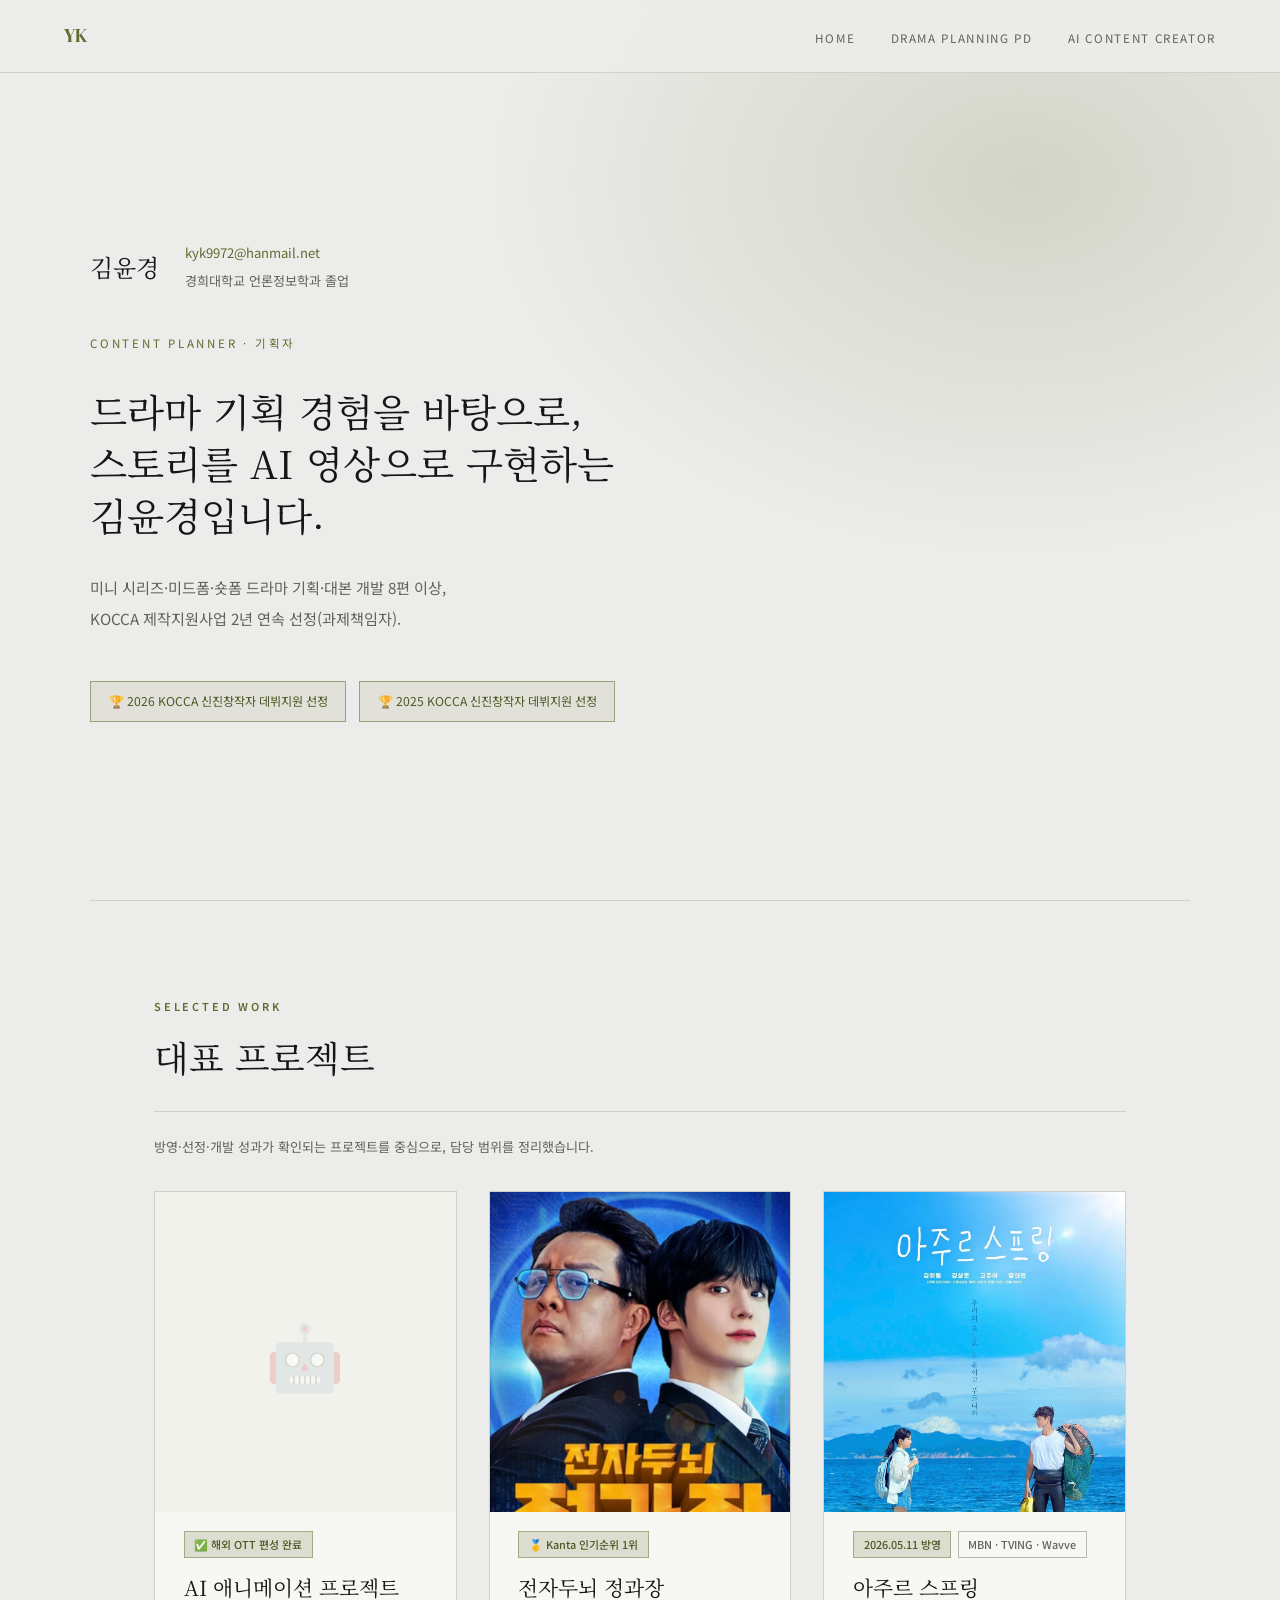
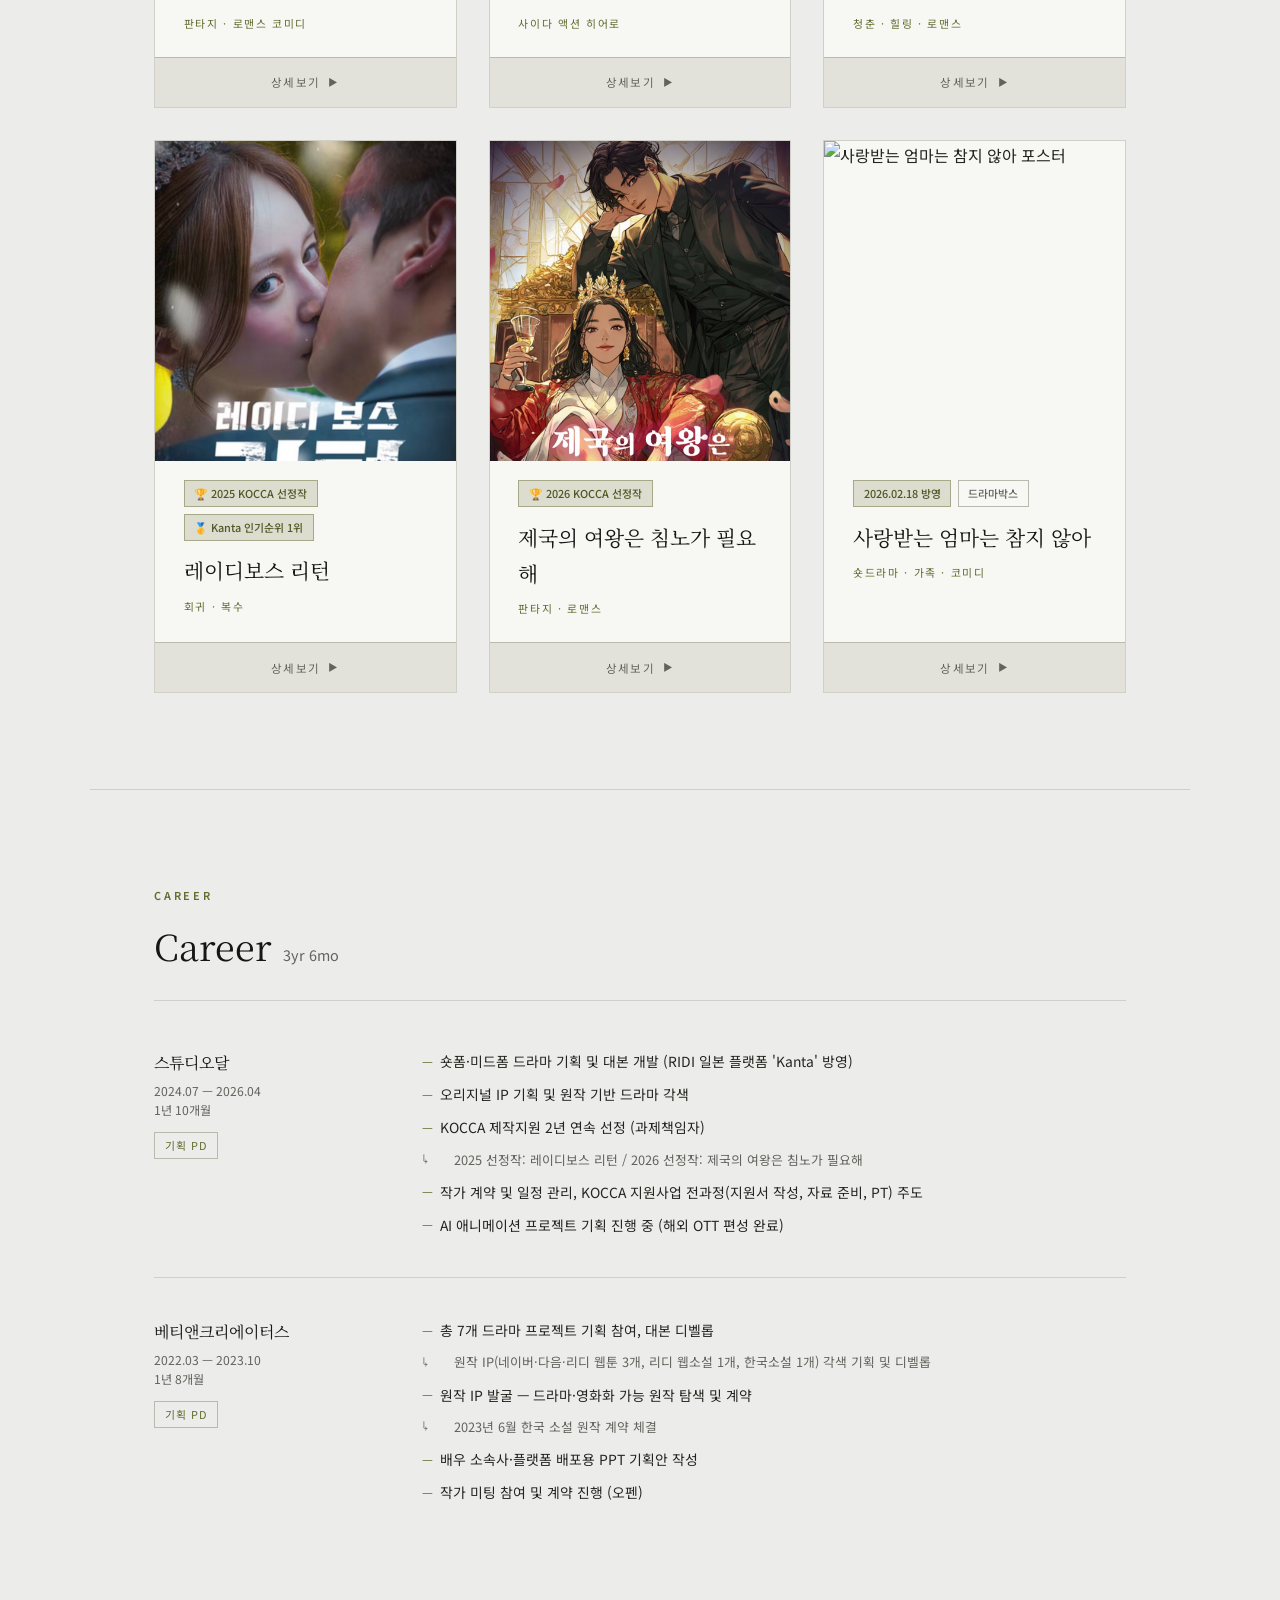
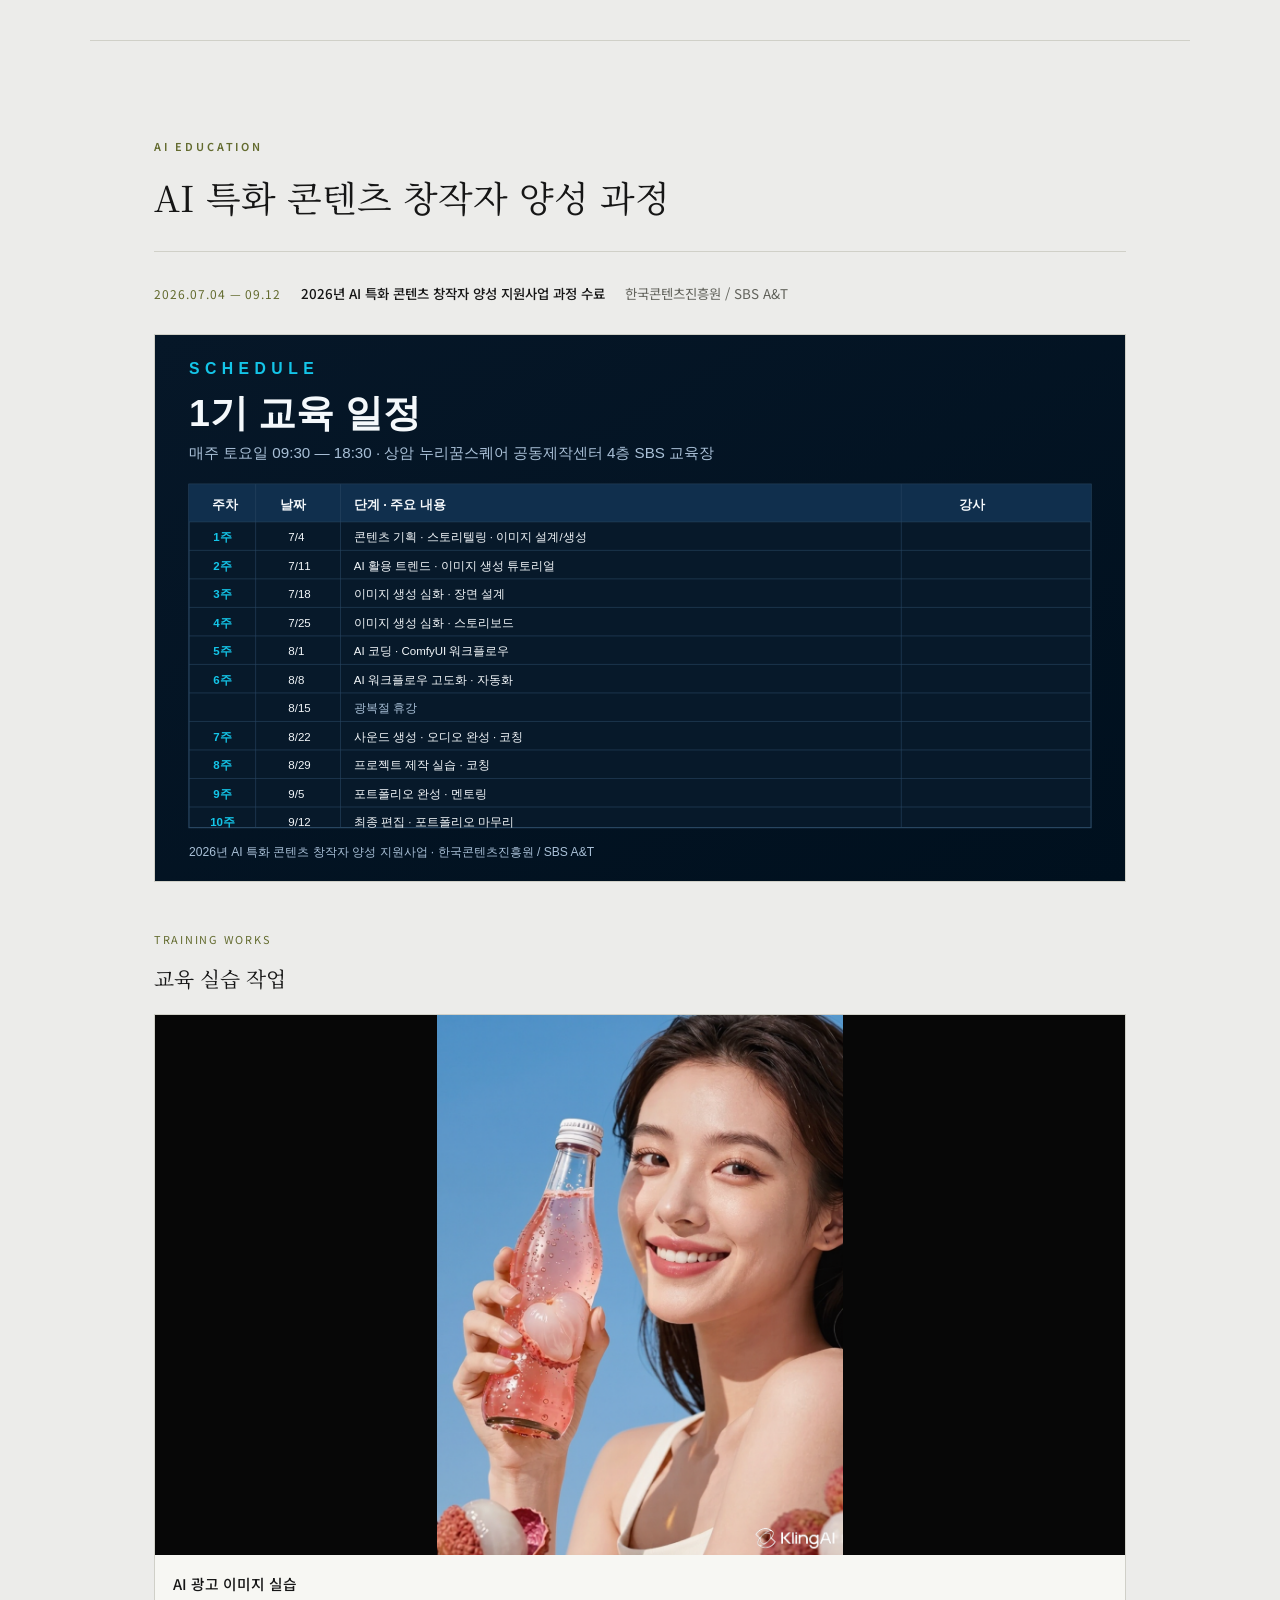
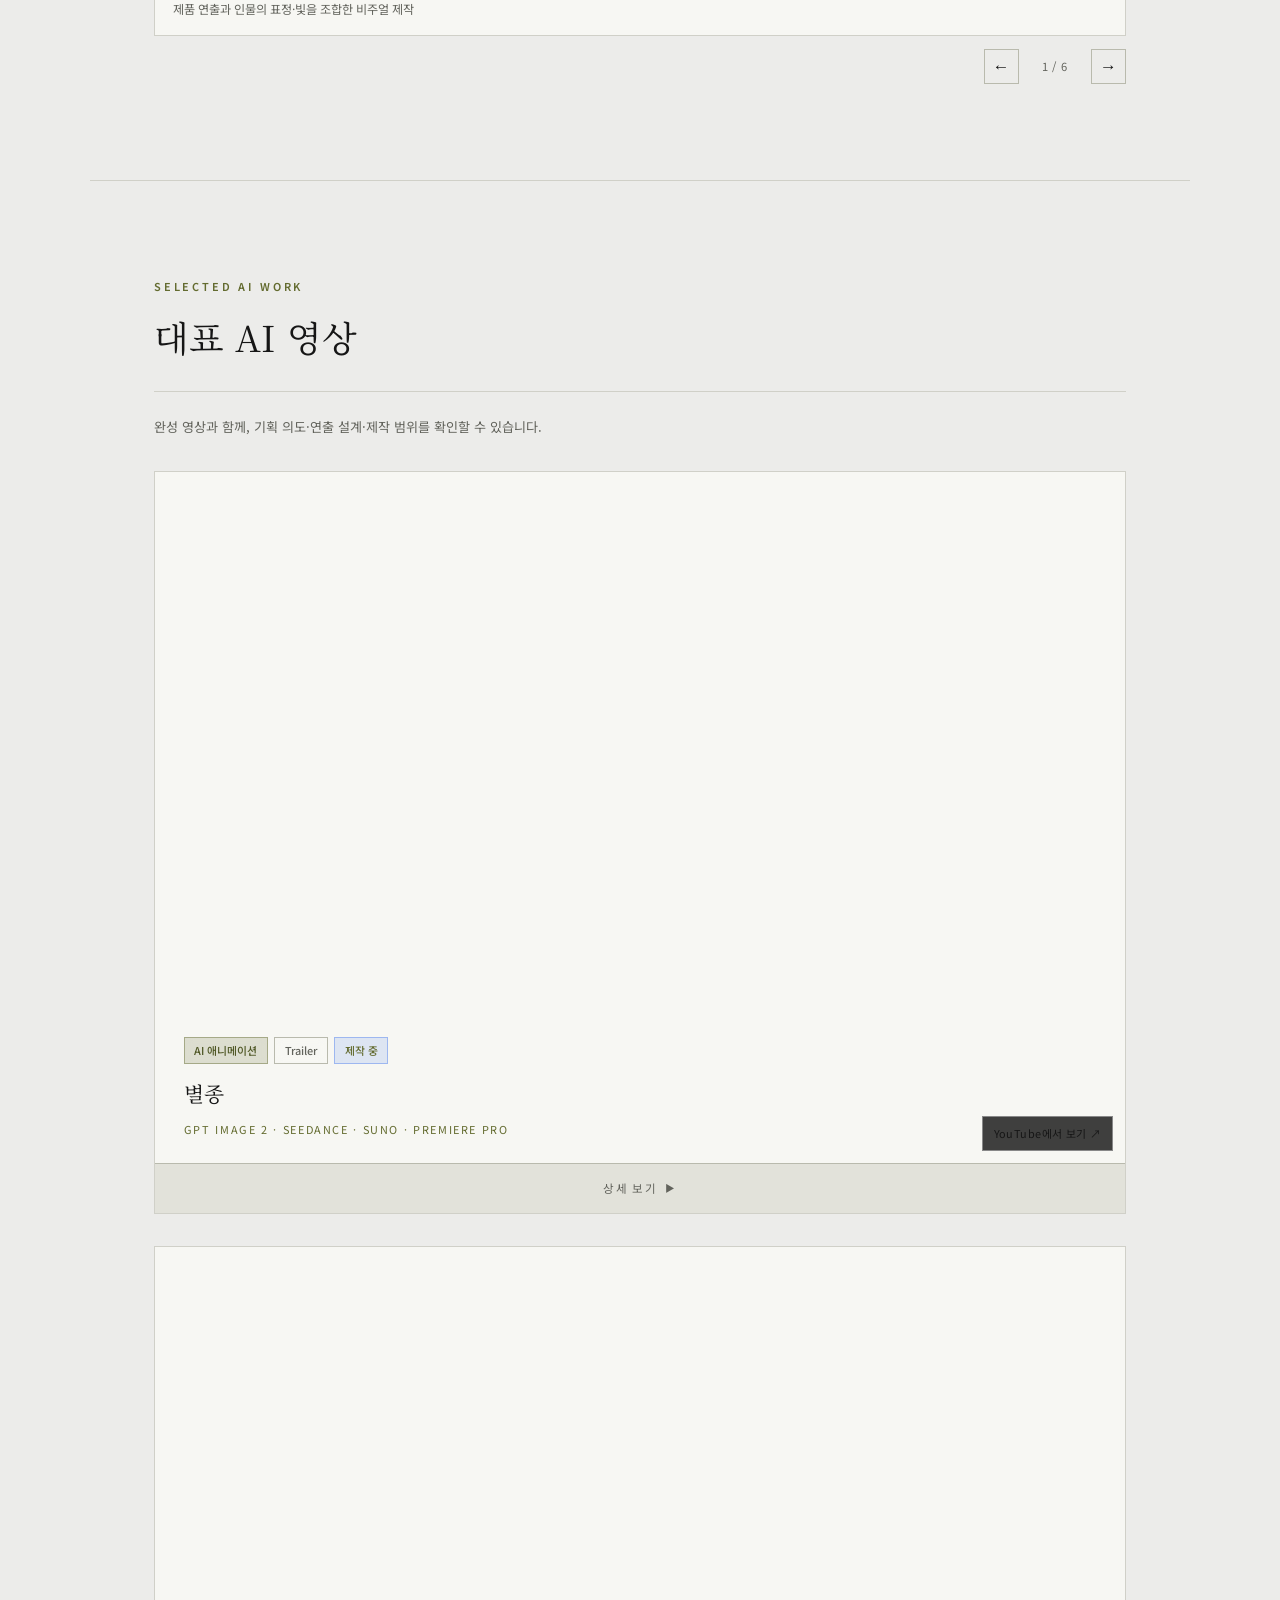
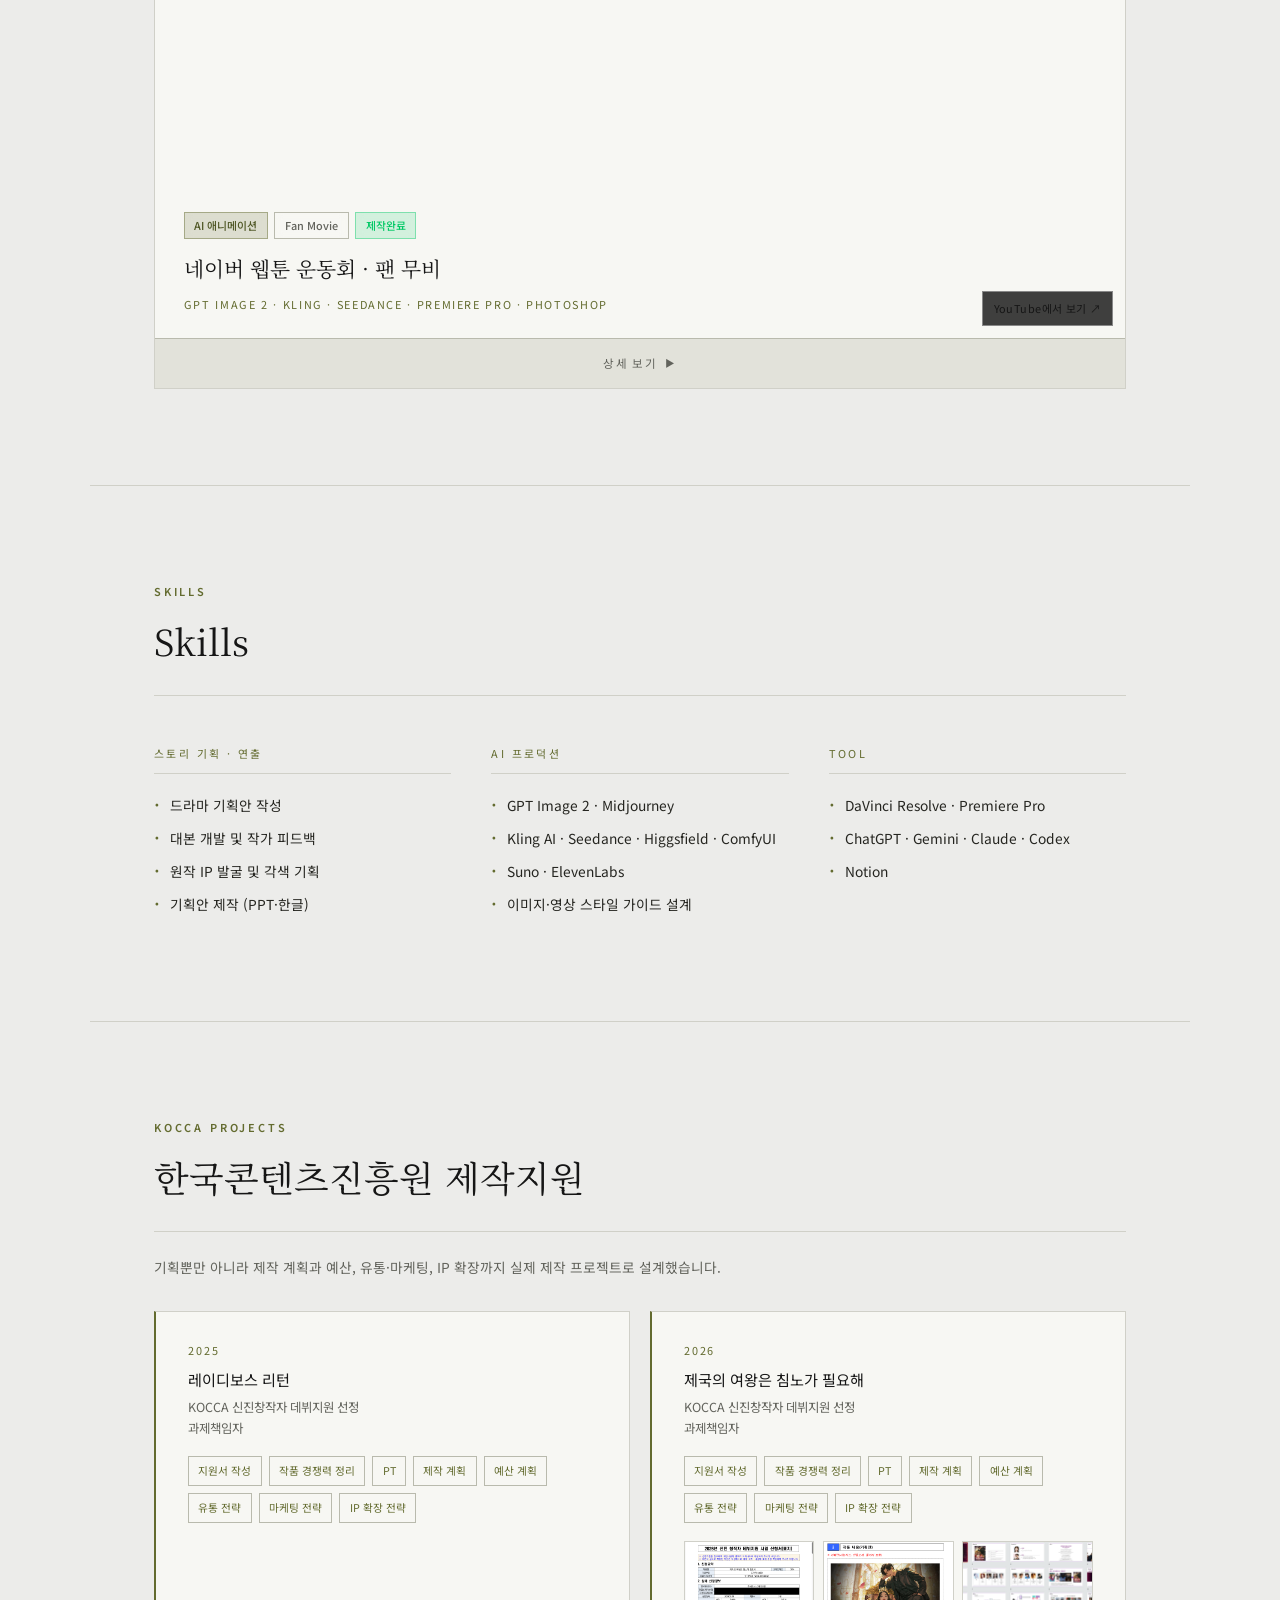
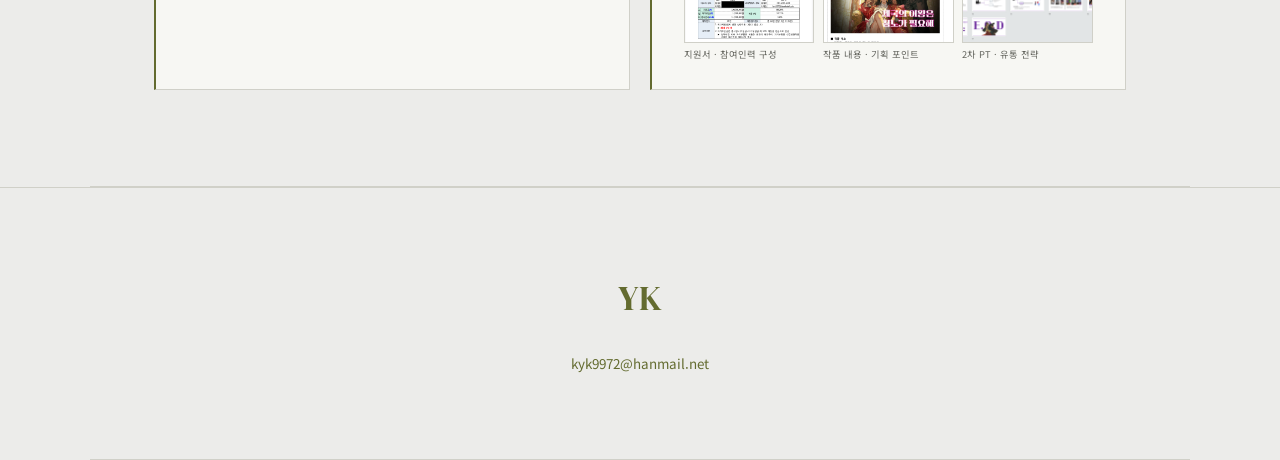
==== ai/index.html @ 922652ea "Remove short drama section from AI portfolio" ====
<!DOCTYPE html>
<html lang="ko">
<head>
<meta charset="UTF-8">
<base href="../">
<meta name="viewport" content="width=device-width, initial-scale=1.0">
<title>김윤경 | AI Content Creator</title>
<link href="https://fonts.googleapis.com/css2?family=Noto+Serif+KR:wght@300;400;600&family=DM+Serif+Display:ital@0;1&family=Noto+Sans+KR:wght@300;400;500&display=swap" rel="stylesheet">
<style>
  :root {
    --bg:#ececea;--bg2:#f7f7f3;--bg3:#e2e2da;
    --cream:#161616;--gold:#636b2f;--gold-light:#4f5725;
    --text:#252520;--muted:#62635c;--border:#d0d0c8;--border2:#b9baad;
    --tx:#161616;
  }
  *{margin:0;padding:0;box-sizing:border-box;}
  html{scroll-behavior:smooth;}
  body{background:var(--bg);color:var(--text);font-family:'Noto Sans KR',sans-serif;font-weight:400;line-height:1.75;overflow-x:hidden;}

  nav{position:fixed;top:0;left:0;right:0;z-index:200;display:flex;justify-content:space-between;align-items:center;padding:1.2rem 4rem;background:rgba(236,236,234,0.92);backdrop-filter:blur(16px);border-bottom:1px solid var(--border);}
  .nav-logo{font-family:'DM Serif Display',serif;font-size:1.2rem;color:var(--gold);text-decoration:none;}
  .nav-links{display:flex;gap:2.2rem;list-style:none;}
  .nav-links a{color:var(--muted);text-decoration:none;font-size:0.73rem;letter-spacing:0.14em;text-transform:uppercase;transition:color 0.25s;}
  .nav-links a:hover{color:var(--gold);}

  .hero{min-height:100vh;display:flex;align-items:center;padding:9rem 4rem 5rem;position:relative;overflow:hidden;}
  .hero-bg{position:absolute;inset:0;pointer-events:none;background:radial-gradient(ellipse 60% 60% at 80% 20%,rgba(99,107,47,0.18) 0%,transparent 70%);}
  .hero-inner{max-width:1100px;margin:0 auto;width:100%;}
  .profile-info-bar{display:flex;align-items:center;gap:1.2rem;margin-bottom:2.5rem;opacity:0;animation:fadeUp 0.9s ease forwards 0.05s;} .pib-right{display:flex;flex-direction:column;gap:0.3rem;}
  .pib-name{font-family:'Noto Serif KR',serif;font-size:1.5rem;color:var(--cream);font-weight:400;margin-right:0.4rem;}
  .pib-divider{color:var(--border2);margin:0 0.6rem;}
  .pib-item{font-size:0.82rem;color:var(--muted);}
  .pib-item a{color:var(--gold);text-decoration:none;}
  .hero-eyebrow{font-size:0.72rem;letter-spacing:0.24em;text-transform:uppercase;color:var(--gold);margin-bottom:2rem;opacity:0;animation:fadeUp 0.9s ease forwards 0.1s;}
  .hero-title{font-family:'Noto Serif KR',serif;font-size:clamp(1.6rem,3vw,2.6rem);font-weight:400;line-height:1.35;color:var(--cream);margin-bottom:2rem;opacity:0;animation:fadeUp 0.9s ease forwards 0.3s;}
  .hero-title em{font-style:italic;color:var(--gold);font-family:'DM Serif Display',serif;}
  .hero-desc{font-size:0.95rem;color:var(--muted);max-width:520px;line-height:2;margin-bottom:3rem;opacity:0;animation:fadeUp 0.9s ease forwards 0.5s;}
  .hero-badges{display:flex;flex-wrap:wrap;gap:0.8rem;opacity:0;animation:fadeUp 0.9s ease forwards 0.7s;}
  .badge{display:inline-flex;align-items:center;gap:0.4rem;padding:0.55rem 1.1rem;border:1px solid rgba(99,107,47,0.55);font-size:0.76rem;color:var(--gold-light);background:rgba(99,107,47,0.08);}

  .sw{max-width:1100px;margin:0 auto;padding:6rem 4rem;}
  .sd{max-width:1100px;margin:0 auto;height:1px;background:var(--border);}
  .sl{font-size:0.68rem;letter-spacing:0.26em;text-transform:uppercase;color:var(--gold);margin-bottom:0.6rem;font-weight:600;}
  .st{font-family:'Noto Serif KR',serif;font-size:clamp(1.7rem,2.8vw,2.4rem);font-weight:400;color:var(--cream);margin-bottom:3rem;padding-bottom:1.4rem;border-bottom:1px solid var(--border);}

  .awards-grid{display:grid;grid-template-columns:repeat(auto-fit,minmax(260px,1fr));gap:1.2rem;}
  .award-card{padding:1.8rem 2rem;border:1px solid var(--border);border-left:2px solid var(--gold);background:var(--bg2);transition:transform 0.3s;}
  .award-card:hover{transform:translateX(5px);}
  .award-year{font-size:0.68rem;letter-spacing:0.18em;color:var(--gold);margin-bottom:0.4rem;text-transform:uppercase;}
  .award-name{font-size:0.95rem;color:var(--cream);font-weight:400;margin-bottom:0.25rem;}
  .award-sub{font-size:0.78rem;color:var(--muted);}

  .career-item{display:grid;grid-template-columns:220px 1fr;gap:3rem;padding:2.5rem 0;border-bottom:1px solid var(--border);}
  .career-item:first-child{padding-top:0;}
  .career-item:last-child{border-bottom:none;}
  .career-company{font-family:'Noto Serif KR',serif;font-size:1rem;color:var(--cream);font-weight:400;margin-bottom:0.3rem;}
  .career-period{font-size:0.76rem;color:var(--muted);line-height:1.6;}
  .career-tag{display:inline-block;margin-top:0.7rem;padding:0.18rem 0.6rem;border:1px solid var(--border2);font-size:0.68rem;color:var(--gold);letter-spacing:0.1em;}
  .cb{list-style:none;display:flex;flex-direction:column;gap:0.55rem;}
  .cb li{font-size:0.87rem;color:var(--text);padding-left:1.1rem;position:relative;}
  .cb li::before{content:'—';position:absolute;left:0;color:var(--gold);font-size:0.76rem;top:0.1rem;}
  .cb li.sub{font-size:0.8rem;color:var(--muted);padding-left:2rem;}
  .cb li.sub::before{content:'↳';color:var(--muted);}

  /* ── POSTER LIST ── */
  .poster-list{display:grid;grid-template-columns:repeat(auto-fill,minmax(260px,1fr));gap:2rem;}
  #aiworks .poster-list{grid-template-columns:repeat(auto-fill,minmax(480px,1fr));}
  #aiworks .poster-img-wrap{height:auto;aspect-ratio:16/9;}
  #aiworks .poster-img-wrap iframe{width:100%;height:100%;display:block;}
  .video-external-link{position:absolute;right:0.75rem;bottom:0.75rem;z-index:2;padding:0.42rem 0.65rem;background:rgba(24,24,22,0.82);border:1px solid rgba(255,255,255,0.38);color:var(--cream);font-size:0.68rem;letter-spacing:0.04em;text-decoration:none;}
  .video-external-link:hover{border-color:var(--gold);color:var(--gold);}
  /* ── AI CREDENTIALS ── */
  .ai-credentials-intro{max-width:700px;color:var(--muted);font-size:.88rem;line-height:1.9;margin-top:-1.55rem;margin-bottom:2rem;}
  .ai-proof-grid,.ai-selected-projects{display:grid;grid-template-columns:repeat(3,1fr);gap:1rem;}
  .ai-proof-card,.ai-selected-project{border:1px solid var(--border);background:var(--bg2);padding:1.45rem;}
  .ai-proof-no{display:block;color:var(--gold);font-family:'DM Serif Display',serif;font-size:.86rem;margin-bottom:1.8rem;}
  .ai-proof-card h3,.ai-selected-project h3{font-family:'Noto Serif KR',serif;color:var(--cream);font-size:1.05rem;font-weight:400;line-height:1.5;margin-bottom:.7rem;}
  .ai-proof-card p,.ai-selected-project p{color:var(--muted);font-size:.75rem;line-height:1.8;}
  .ai-selected-projects{margin-top:1rem;}
  .ai-selected-project small{display:block;color:var(--gold);font-size:.62rem;letter-spacing:.11em;line-height:1.6;margin-bottom:.7rem;}
  .ai-career-summary{display:grid;grid-template-columns:120px 1fr auto;align-items:center;gap:1.1rem;margin-top:1rem;padding:1.25rem 1.4rem;border:1px solid var(--border);background:rgba(99,107,47,.06);}
  .ai-career-summary>span{color:var(--gold);font-size:.66rem;letter-spacing:.15em;}
  .ai-career-summary p{color:var(--muted);font-size:.72rem;line-height:1.7;}.ai-career-summary p strong{color:var(--cream);font-weight:500;}
  .ai-career-summary a{color:var(--gold);font-size:.7rem;letter-spacing:.04em;text-decoration:none;white-space:nowrap;}.ai-career-summary a:hover{text-decoration:underline;}
  .ai-training-summary{display:flex;flex-wrap:wrap;gap:.7rem 1.25rem;align-items:baseline;margin:-1.2rem 0 1.8rem;color:var(--muted);font-size:.84rem;line-height:1.8;}.ai-training-summary strong{color:var(--cream);font-weight:500;}.ai-training-summary time{color:var(--gold);font-size:.75rem;letter-spacing:.08em;}.ai-training-schedule{display:block;width:100%;border:1px solid var(--border);background:#07192a;}
  .training-work{margin-top:3rem;}.training-work-label{color:var(--gold);font-size:.68rem;letter-spacing:.16em;text-transform:uppercase;margin-bottom:.7rem;}.training-work-title{font-family:'Noto Serif KR',serif;color:var(--cream);font-size:1.3rem;font-weight:400;margin-bottom:1.1rem;}.training-carousel{position:relative;overflow:hidden;border:1px solid var(--border);background:var(--bg2);}.training-track{display:flex;transition:transform .45s ease;}.training-slide{flex:0 0 100%;min-width:0;}.training-slide figure{margin:0;}.training-slide img,.training-slide video{display:block;width:100%;height:min(56vw,540px);object-fit:contain;background:#070707;}.training-slide figcaption{padding:1rem 1.15rem;color:var(--muted);font-size:.76rem;line-height:1.7;}.training-slide figcaption strong{display:block;color:var(--cream);font-size:.92rem;font-weight:500;margin-bottom:.18rem;}.training-controls{display:flex;align-items:center;justify-content:flex-end;gap:.65rem;margin-top:.8rem;}.training-controls button{width:2.2rem;height:2.2rem;border:1px solid var(--border2);background:transparent;color:var(--cream);cursor:pointer;font-size:1.05rem;}.training-controls button:hover{border-color:var(--gold);color:var(--gold);}.training-count{min-width:3.2rem;text-align:center;color:var(--muted);font-size:.7rem;letter-spacing:.08em;}

  /* ── COMFYUI SECTION ── */
  #comfyui .poster-list{grid-template-columns:1fr;gap:8rem;}
  #comfyui .poster-img-wrap{height:auto;aspect-ratio:16/7;}
  #comfyui .comfy-imgs{display:grid;grid-template-columns:1fr 1fr;gap:1rem;margin-top:1rem;}
  #comfyui .comfy-imgs img{width:100%;border-radius:4px;border:1px solid var(--border);}
  #comfyui .comfy-img-full img{width:100%;border-radius:4px;border:1px solid var(--border);margin-top:1rem;}

  .poster-item{border:1px solid var(--border);background:var(--bg2);overflow:hidden;display:flex;flex-direction:column;}
  .poster-item .poster-toggle{margin-top:auto;}

  /* 포스터 헤더 — 이미지 + 제목/배지만 */
  .poster-header{
    position:relative;
    cursor:pointer;
    overflow:hidden;
  }

  .poster-img-wrap{
    width:100%;
    height:320px;
    overflow:hidden;
    display:block;
  }
  .poster-img-wrap img{
    width:100%;height:100%;
    object-fit:cover;
    object-position:top center;
    display:block;
    transition:transform 0.6s ease;
  }
  .poster-header:hover .poster-img-wrap img{transform:scale(1.03);}

  /* 이미지 없는 카드용 */
  .poster-img-placeholder{
    width:100%;height:320px;
    background:var(--bg3);border:1px solid var(--border);
    display:flex;align-items:center;justify-content:center;
    font-size:4rem;opacity:0.2;
  }

  /* 항상 보이는 하단 정보 */
  .poster-info-bar{
    padding:1.2rem 1.8rem 1.5rem;
    background:var(--bg2);
  }
  .poster-badges-row{display:flex;flex-wrap:wrap;gap:0.4rem;margin-bottom:0.7rem;}
  .pbadge{display:inline-flex;align-items:center;gap:0.3rem;padding:0.2rem 0.6rem;font-size:0.68rem;font-weight:500;backdrop-filter:blur(4px);}
  .pbadge.gold{background:rgba(99,107,47,0.18);color:var(--gold-light);border:1px solid rgba(99,107,47,0.45);}
  .pbadge.silver{background:rgba(255,255,255,0.07);color:var(--muted);border:1px solid var(--border2);}
  .poster-name{font-family:'Noto Serif KR',serif;font-size:1.3rem;color:var(--cream);font-weight:400;margin-bottom:0.5rem;}
  .poster-genre{font-size:0.68rem;letter-spacing:0.15em;text-transform:uppercase;color:var(--gold);}

  .poster-toggle{
    display:flex;align-items:center;justify-content:center;gap:0.5rem;
    padding:0.9rem;
    background:var(--bg3);border-top:1px solid var(--border2);
    font-size:0.72rem;letter-spacing:0.12em;text-transform:uppercase;
    color:var(--muted);cursor:pointer;transition:background 0.2s,color 0.2s;
    user-select:none;
  }
  .poster-toggle:hover{background:var(--border2);color:var(--gold);}
  .poster-toggle .arrow{transition:transform 0.35s;font-size:0.6rem;}
  .poster-item.open .poster-toggle .arrow{transform:rotate(90deg);}
  .poster-item.open .poster-toggle{color:var(--gold);}

  /* 펼쳐지는 상세 */
  .poster-detail{
    max-height:0;overflow:hidden;
    transition:max-height 0.5s ease;
    border-top:none;
  }
  .poster-item.open .poster-detail{max-height:7000px;}
  .poster-detail-inner{padding:2rem 1.8rem 2rem;}
  .dtl{font-size:0.66rem;letter-spacing:0.2em;text-transform:uppercase;color:var(--gold);margin-bottom:0.7rem;margin-top:1.4rem;}
  .dtl:first-child{margin-top:0;}
  .dtxt{font-size:0.86rem;color:var(--text);line-height:1.9;}
  .dtxt.italic{font-style:italic;color:var(--cream);}
  .roles{display:flex;flex-wrap:wrap;gap:0.4rem;}
  .rc{padding:0.22rem 0.7rem;border:1px solid var(--border2);font-size:0.72rem;color:var(--text);}
  .dmeta{display:flex;flex-direction:column;gap:0.5rem;margin-top:0.3rem;}
  .dmeta-row{display:flex;gap:0.8rem;font-size:0.82rem;}
  .dmeta-label{color:var(--gold);min-width:3rem;font-size:0.72rem;letter-spacing:0.05em;}
  .dmeta-val{color:var(--text);}

  /* SCENARIO */
  .scn-list{display:flex;flex-direction:column;gap:1px;background:var(--border);border:1px solid var(--border);}
  .scn-card{background:var(--bg2);padding:2rem 2.5rem;cursor:pointer;transition:background 0.25s;display:flex;align-items:center;gap:2rem;position:relative;}
  .scn-card:hover{background:var(--bg3);}
  .scn-card::after{content:'+';position:absolute;right:2rem;color:var(--gold);font-size:1.1rem;transition:transform 0.3s;}
  .scn-card.open::after{transform:rotate(45deg);}
  .scn-num{font-family:'DM Serif Display',serif;font-size:3rem;color:var(--gold);line-height:1;min-width:2.5rem;}
  .scn-type{font-size:0.66rem;letter-spacing:0.18em;text-transform:uppercase;color:var(--gold);margin-bottom:0.3rem;}
  .scn-title{font-family:'Noto Serif KR',serif;font-size:1.15rem;color:var(--cream);font-weight:400;}
  .scn-detail{display:none;background:var(--bg3);border-top:1px solid var(--border);padding:1.8rem 2.5rem 1.8rem calc(2.5rem + 4.5rem);}
  .scn-detail.open{display:block;}

  .skills-grid{display:grid;grid-template-columns:repeat(auto-fit,minmax(230px,1fr));gap:2.5rem;}
  .sg-label{font-size:0.68rem;letter-spacing:0.22em;text-transform:uppercase;color:var(--gold);margin-bottom:1.2rem;padding-bottom:0.6rem;border-bottom:1px solid var(--border);}
  .si{font-size:0.86rem;color:var(--text);padding-left:1rem;position:relative;margin-bottom:0.55rem;}
  .si::before{content:'·';position:absolute;left:0;color:var(--gold);font-size:1.3rem;line-height:1.1;}

  footer{border-top:1px solid var(--border);padding:5rem 4rem;text-align:center;}
  .fn{font-family:'DM Serif Display',serif;font-size:2.2rem;color:var(--gold);margin-bottom:1.2rem;}
  .fi{font-size:0.84rem;color:var(--muted);line-height:2.2;}
  .fi a{color:var(--gold);text-decoration:none;}

  .reveal{opacity:0;transform:translateY(18px);transition:opacity 0.7s ease,transform 0.7s ease;}
  .reveal.visible{opacity:1;transform:translateY(0);}
  @keyframes fadeUp{from{opacity:0;transform:translateY(22px);}to{opacity:1;transform:translateY(0);}}

  @media(max-width:768px){
    nav{padding:1.1rem 1.5rem;}
    .nav-links{gap:1rem;}
    .nav-links a{font-size:0.66rem;}
    .hero{padding:7rem 1.5rem 3rem;}
    .sw{padding:4rem 1.5rem;}
    .career-item{grid-template-columns:1fr;gap:1rem;}
    footer{padding:3.5rem 1.5rem;}
  }

  .ppt-grid{
    display:grid;
    grid-template-columns:repeat(3,1fr);
    gap:0.6rem;
  }
  .ppt-grid img{
    width:100%;
    height:100%;
    object-fit:cover;
    display:block;
    transition:opacity 0.3s;
  }
  .ppt-grid img:hover{opacity:0.85;}
  @media(max-width:768px){.ppt-grid{grid-template-columns:repeat(2,1fr);}}


  .ppt-grid{display:grid;grid-template-columns:repeat(3,1fr);gap:1.2rem;}
  .ppt-thumb{position:relative;cursor:pointer;overflow:hidden;border:1px solid var(--border);}
  .ppt-thumb img{width:100%;display:block;transition:transform 0.4s;}
  .ppt-thumb:hover img{transform:scale(1.04);}
  .ppt-thumb-label{position:absolute;bottom:0;left:0;right:0;padding:0.7rem 1rem;background:linear-gradient(transparent,rgba(0,0,0,0.8));font-family:'Noto Serif KR',serif;font-size:0.88rem;color:var(--cream);}
  .lb-overlay{display:none;position:fixed;inset:0;z-index:1000;background:rgba(0,0,0,0.93);align-items:center;justify-content:center;}
  .lb-overlay.active{display:flex;}
  .lb-img{max-width:88vw;max-height:86vh;object-fit:contain;display:block;}
  .lb-close{position:fixed;top:1.5rem;right:2rem;font-size:2rem;color:var(--muted);cursor:pointer;z-index:1001;}
  .lb-close:hover{color:var(--cream);}
  .lb-arrow{position:fixed;top:50%;transform:translateY(-50%);font-size:2.5rem;color:var(--muted);cursor:pointer;z-index:1001;padding:1rem;user-select:none;}
  .lb-arrow:hover{color:var(--gold);}
  .lb-prev{left:0.5rem;}.lb-next{right:0.5rem;}
  .lb-counter{position:fixed;bottom:1.5rem;left:50%;transform:translateX(-50%);font-size:0.78rem;color:var(--muted);letter-spacing:0.12em;}
  @media(max-width:768px){.ppt-grid{grid-template-columns:1fr;}}

  /* ── AI WORKS PROCESS ── */
  .aiw-section{margin-bottom:2rem;}
  .aiw-section:last-child{margin-bottom:0;}
  .aiw-num{font-family:'DM Serif Display',serif;font-size:2rem;color:var(--border2);line-height:1;margin-bottom:0.3rem;}
  .aiw-flow{display:flex;flex-wrap:wrap;align-items:center;gap:0.4rem;margin-top:0.8rem;}
  .flow-step{padding:0.3rem 0.8rem;border:1px solid var(--border2);font-size:0.72rem;color:var(--text);letter-spacing:0.05em;}
  .flow-arrow{color:var(--gold);font-size:0.8rem;}
  .aiw-tags{display:flex;flex-wrap:wrap;gap:0.4rem;margin-top:0.8rem;}
  .aiw-tag{padding:0.18rem 0.65rem;background:rgba(99,107,47,0.1);border:1px solid rgba(99,107,47,0.35);font-size:0.68rem;color:var(--gold-light);letter-spacing:0.06em;}
  .aiw-status{display:inline-block;margin-top:1rem;padding:0.2rem 0.7rem;font-size:0.66rem;letter-spacing:0.18em;text-transform:uppercase;font-weight:600;}
  .aiw-status.done{background:rgba(99,107,47,0.15);color:var(--gold);border:1px solid rgba(99,107,47,0.45);}
  .aiw-status.wip{background:rgba(255,255,255,0.05);color:var(--muted);border:1px solid var(--border2);}
  .aiw-meta{font-size:0.72rem;color:var(--muted);letter-spacing:0.08em;margin-bottom:1.8rem;padding-bottom:1rem;border-bottom:1px solid var(--border);}

  /* ── IMAGE SECTIONS ── */
  .img-section-label{font-size:0.6rem;letter-spacing:0.2em;color:var(--gold);margin:1.2rem 0 0.5rem;text-transform:uppercase;}
  .img-section-label:first-child{margin-top:0;}
  .img-sublabel{font-size:0.58rem;letter-spacing:0.14em;color:var(--muted);margin:0.9rem 0 0.4rem;text-transform:uppercase;}
  .img-grid-2{display:grid;grid-template-columns:1fr 1fr;gap:0.5rem;margin-bottom:0.8rem;}
  .img-grid-4{display:grid;grid-template-columns:1fr 1fr;gap:0.5rem;margin-bottom:0.8rem;}
  .img-wrap{overflow:hidden;border-radius:3px;background:var(--bg3);}
  .img-wrap-land{aspect-ratio:16/9;}
  .img-wrap-sq{aspect-ratio:1/1;}
  .img-wrap img{width:100%;height:100%;object-fit:cover;display:block;transition:opacity 0.3s;}
  .img-wrap img:hover{opacity:0.85;}
  .img-caption{font-size:0.6rem;color:var(--muted);text-align:center;margin-top:0.25rem;letter-spacing:0.06em;}
  .bonus-clip video{width:100%;display:block;border-radius:3px;margin-top:0.5rem;}


  /* ── COMFYUI SECTION ── */
  #comfyui .poster-list{grid-template-columns:repeat(auto-fill,minmax(480px,1fr));}
  #comfyui .poster-img-wrap{height:auto;}
  #comfyui .poster-img-wrap img{width:100%;height:auto;display:block;}
  /* ── COMFYUI CUSTOM LAYOUT ── */
  .cfy-wrap{display:flex;flex-direction:column;gap:2rem;}
  .cfy-hero{position:relative;border-radius:6px;overflow:hidden;border:1px solid var(--border);}
  .cfy-hero img{width:100%;display:block;max-height:420px;object-fit:cover;object-position:center top;}
  .cfy-hero-overlay{position:absolute;inset:0;background:linear-gradient(to top,rgba(10,10,10,0.85) 0%,rgba(10,10,10,0.1) 55%,transparent 100%);}
  .cfy-hero-foot{position:absolute;bottom:1.4rem;left:1.6rem;right:1.6rem;display:flex;align-items:flex-end;justify-content:space-between;}
  .cfy-hero-title{font-family:'DM Serif Display',serif;font-size:1.5rem;color:var(--cream);letter-spacing:0.02em;}
  .cfy-hero-tags{display:flex;gap:0.5rem;flex-wrap:wrap;justify-content:flex-end;}
  .cfy-tag{font-size:0.62rem;letter-spacing:0.12em;text-transform:uppercase;padding:0.22rem 0.65rem;border-radius:2px;}
  .cfy-tag.cyan{background:rgba(99,107,47,0.12);color:var(--gold);border:1px solid rgba(99,107,47,0.35);}
  .cfy-tag.muted{background:rgba(255,255,255,0.06);color:var(--muted);border:1px solid var(--border2);}

  .cfy-block{background:var(--bg2);border:1px solid var(--border);padding:1.6rem 1.8rem;}
  .cfy-block-label{font-size:0.6rem;letter-spacing:0.22em;text-transform:uppercase;color:var(--gold);margin-bottom:1.1rem;display:flex;align-items:center;gap:0.6rem;}
  .cfy-block-label::after{content:'';flex:1;height:1px;background:rgba(99,107,47,0.2);}

  .cfy-pipeline{display:flex;align-items:center;gap:0.5rem;flex-wrap:wrap;}
  .cfy-node{font-size:0.7rem;font-weight:600;letter-spacing:0.07em;padding:0.4rem 1rem;border:1px solid rgba(99,107,47,0.35);color:var(--gold);background:rgba(99,107,47,0.07);border-radius:3px;white-space:nowrap;}
  .cfy-arr{color:var(--gold);font-size:0.75rem;opacity:0.7;}
  .cfy-pipe-desc{font-size:0.78rem;color:var(--muted);line-height:1.85;margin-top:1.1rem;}

  .cfy-grid{display:grid;grid-template-columns:1fr 1fr;gap:1px;background:var(--border);}
  .cfy-card{background:var(--bg2);padding:1.4rem 1.6rem;border-left:2px solid rgba(99,107,47,0.5);}
  .cfy-card-name{font-size:0.68rem;font-weight:700;letter-spacing:0.1em;color:var(--gold);margin-bottom:0.2rem;}
  .cfy-card-role{font-size:0.72rem;font-weight:500;color:var(--cream);margin-bottom:0.6rem;}
  .cfy-card-desc{font-size:0.76rem;color:var(--muted);line-height:1.85;}

  .cfy-params{display:flex;gap:0.5rem;flex-wrap:wrap;}
  .cfy-param{display:flex;flex-direction:column;gap:0.15rem;padding:0.6rem 1rem;border:1px solid var(--border2);background:var(--bg);}
  .cfy-param-key{font-size:0.58rem;letter-spacing:0.14em;text-transform:uppercase;color:var(--muted);}
  .cfy-param-val{font-size:0.82rem;color:var(--cream);font-weight:500;}

  .cfy-thoughts{border-left:3px solid var(--gold);padding:1.1rem 1.4rem;background:rgba(99,107,47,0.06);}
  .cfy-thoughts p{font-size:0.82rem;color:var(--muted);line-height:1.9;}
  .cfy-meta{font-size:0.68rem;color:var(--muted);letter-spacing:0.1em;margin-bottom:1.5rem;padding-bottom:1rem;border-bottom:1px solid var(--border);}
  /* Home portal: the existing portfolio remains available through role-specific pages. */
  body.home-portal > .sd,body.home-portal > .sw{display:none;}
  body.home-portal .hero{min-height:100svh;display:grid;align-items:end;}
  body.drama-view .home-choices,body.ai-view .home-choices{display:none;}
  body.drama-view #awards,body.drama-view #awards + .sd{display:none;}
  body.ai-view #awards,body.ai-view #career,body.ai-view #skills,body.ai-view #projects,body.ai-view #ppt,body.ai-view #shortdrama{display:none;}
  body.drama-view .hero-title,body.ai-view .hero-title{max-width:780px;}
  .home-choices{display:grid;grid-template-columns:repeat(2,minmax(0,310px));gap:1rem;margin-top:2.3rem;}
  .home-choice{display:block;padding:1.25rem 1.4rem;border:1px solid var(--border2);background:var(--bg2);color:var(--cream);text-decoration:none;transition:transform .25s,border-color .25s;}
  .home-choice:hover{transform:translateY(-4px);border-color:var(--gold);}.home-choice small{display:block;color:var(--gold);font-size:.64rem;letter-spacing:.15em;margin-bottom:.45rem;}.home-choice strong{display:block;font-family:'Noto Serif KR',serif;font-size:1.1rem;font-weight:400;}.home-choice span{display:block;margin-top:.55rem;color:var(--muted);font-size:.75rem;}
  .kocca-intro{font-size:.86rem;color:var(--muted);max-width:680px;margin-top:-1.6rem;margin-bottom:2rem;}.kocca-roles{display:flex;flex-wrap:wrap;gap:.45rem;margin-top:1rem;}.kocca-role{padding:.28rem .58rem;border:1px solid var(--border2);font-size:.67rem;color:var(--gold);}.kocca-gallery{display:grid;grid-template-columns:repeat(3,1fr);gap:.55rem;margin-top:1.15rem;}.kocca-gallery figure{margin:0;cursor:zoom-in;}.kocca-gallery img{width:100%;aspect-ratio:1/.78;object-fit:cover;object-position:top;border:1px solid var(--border);display:block;}.kocca-gallery figcaption{font-size:.58rem;color:var(--muted);line-height:1.4;margin-top:.28rem;}.kocca-document{display:none;margin-top:1rem;color:var(--gold);font-size:.68rem;letter-spacing:.1em;text-decoration:none;border-bottom:1px solid var(--gold);}body.drama-view #ppt .awards-grid.reveal{opacity:1;transform:none;}
  @media(max-width:700px){body.home-portal nav{padding:1rem 1.25rem;}body.home-portal .nav-links li{display:none;}body.home-portal .nav-links li:nth-child(-n+3){display:block;}.home-choices,.ai-proof-grid,.ai-selected-projects{grid-template-columns:1fr;}.ai-career-summary{grid-template-columns:1fr;gap:.55rem;}.profile-info-bar{display:none;}}
</style>
</head>
<body class="drama-view">
<script>
  (function(){
    const view=new URLSearchParams(location.search).get('view');
    if(view==='drama'||view==='ai'){
      document.body.className=view+'-view';
      document.title='김윤경 | '+(view==='drama'?'Drama Planning PD':'AI Content Creator');
    }
  }());
</script>

<nav>
  <a class="nav-logo" href="./">YK</a>
  <ul class="nav-links">
    <li><a href="./">HOME</a></li>
    <li><a href="./drama/">DRAMA PLANNING PD</a></li>
    <li><a href="./ai/">AI CONTENT CREATOR</a></li>
  </ul>
</nav>

<div class="hero" id="hero">
  <div class="hero-bg"></div>
  <div class="hero-inner">
    <div class="profile-info-bar">
      <span class="pib-name">김윤경</span>
      <div class="pib-right">
        <span class="pib-item"><a href="mailto:kyk9972@hanmail.net">kyk9972@hanmail.net</a></span>
        <span class="pib-item">경희대학교 언론정보학과 졸업</span>
      </div>
    </div>
    <p class="hero-eyebrow">AI Content Creator · Story IP Producer</p>
    <h1 class="hero-title">드라마 기획 경험을 바탕으로,<br>이야기의 의도를 AI 영상으로 구현하는<br>김윤경입니다.</h1>
    <p class="hero-desc">기획부터 이미지·영상 생성, 음악·사운드, 편집까지<br>이야기를 일관된 영상 경험으로 완성합니다.</p>
    <div class="home-choices"><a class="home-choice" href="./drama/"><small>DRAMA PLANNING PD</small><strong>VIEW DRAMA PORTFOLIO →</strong><span>스토리 개발 · IP 각색 · 대본 개발</span></a><a class="home-choice" href="./ai/"><small>AI CONTENT CREATOR</small><strong>VIEW AI PORTFOLIO →</strong><span>이미지 · 영상 · 연출 · 편집</span></a></div>
  </div>
</div>

<div class="sd"></div>

<div class="sw" id="awards">
  <p class="sl">Awards & Grants</p>
  <h2 class="st">Awards & Grants</h2>
  <div class="awards-grid reveal">
    <div class="award-card">
      <p class="award-year">2026 · KOCCA</p>
      <p class="award-name">신진창작자 데뷔지원 선정</p>
      <p class="award-sub"><strong>지원금 1억</strong><br>역할 : 과제책임자<br>선정작 : 제국의 여왕은 침노가 필요해</p>
    </div>
    <div class="award-card">
      <p class="award-year">2025 · KOCCA</p>
      <p class="award-name">신진창작자 데뷔지원 선정</p>
      <p class="award-sub"><strong>지원금 1억</strong><br>역할 : 과제책임자<br>선정작 : 레이디보스 리턴</p>
    </div>
    <div class="award-card">
      <p class="award-year">2019 · SBS</p>
      <p class="award-name">웹드라마 공모전 우수상</p>
      <p class="award-sub">SBS 문화재단 · 총 10화 시놉시스 작성 + 티저 제작
    </div>
  </div>
</div>

<div class="sd"></div>

<div class="sw" id="career">
  <p class="sl">Career</p>
  <h2 class="st">Career <span style="font-size:0.9rem;color:var(--muted);font-family:'Noto Sans KR';">3yr 6mo</span></h2>
  <div class="reveal">
    <div class="career-item">
      <div>
        <p class="career-company">스튜디오달</p>
        <p class="career-period">2024.07 — 2026.04<br>1년 10개월</p>
        <span class="career-tag">기획 PD</span>
      </div>
      <ul class="cb">
        <li>숏폼·미드폼 드라마 기획 및 대본 개발 (RIDI 일본 플랫폼 'Kanta' 방영)</li>
        <li>오리지널 IP 기획 및 원작 기반 드라마 각색</li>
        <li>KOCCA 제작지원 2년 연속 선정 (과제책임자)</li>
        <li class="sub">2025 선정작: 레이디보스 리턴 / 2026 선정작: 제국의 여왕은 침노가 필요해</li>
        <li>작가 계약 및 일정 관리, KOCCA 지원사업 전과정(지원서 작성, 자료 준비, PT) 주도 </li>
        <li>AI 애니메이션 프로젝트 기획 진행 중 (해외 OTT 편성 완료)</li>
      </ul>
    </div>
    <div class="career-item">
      <div>
        <p class="career-company">베티앤크리에이터스</p>
        <p class="career-period">2022.03 — 2023.10<br>1년 8개월</p>
        <span class="career-tag">기획 PD</span>
      </div>
      <ul class="cb">
        <li>총 7개 드라마 프로젝트 기획 참여, 대본 디벨롭</li>
          <li class="sub"> 원작 IP(네이버·다음·리디 웹툰 3개, 리디 웹소설 1개, 한국소설 1개) 각색 기획 및 디벨롭</li>
        <li>원작 IP 발굴 — 드라마·영화화 가능 원작 탐색 및 계약</li>
        <li class="sub">2023년 6월 한국 소설 원작 계약 체결</li>
        <li>배우 소속사·플랫폼 배포용 PPT 기획안 작성 </li>
        <li>작가 미팅 참여 및 계약 진행 (오펜)</li>
      </ul>
    </div>
  </div>
</div>

<div class="sd"></div>

<div class="sw" id="skills">
  <p class="sl">Skills</p>
  <h2 class="st">Skills</h2>
  <div class="skills-grid reveal">
    <div>
      <p class="sg-label">스토리 기획 · 연출</p>
      <p class="si">드라마 기획안 작성</p>
      <p class="si">대본 개발 및 작가 피드백</p>
      <p class="si">원작 IP 발굴 및 각색 기획</p>
      <p class="si">기획안 제작 (PPT·한글)</p>
    </div>
    <div>
      <p class="sg-label">AI 프로덕션</p>
      <p class="si">GPT Image 2 · Midjourney</p>
      <p class="si">Kling AI · Seedance · Higgsfield · ComfyUI</p>
      <p class="si">Suno · ElevenLabs</p>
      <p class="si">이미지·영상 스타일 가이드 설계</p>
    </div>
    <div>
      <p class="sg-label">Tool</p>
      <p class="si">DaVinci Resolve · Premiere Pro</p>
      <p class="si">ChatGPT · Gemini · Claude · Codex</p>
      <p class="si">Notion</p>
    </div>
  </div>
</div>

<div class="sd"></div>

<div class="sw" id="projects">
  <p class="sl">Projects</p>
  <h2 class="st">Projects</h2>
  <p style="font-size:0.82rem;color:var(--muted);margin-top:-1.5rem;margin-bottom:2rem;">작품을 클릭하면 상세 정보를 볼 수 있습니다.</p>

  <div class="poster-list reveal">

    <!-- 전자두뇌 정과장 -->
    <div class="poster-item" id="pi-jung">
      <div class="poster-header">
        <div class="poster-img-wrap">
          <img src="[data-uri]" alt="전자두뇌 정과장">
        </div>
        <div class="poster-info-bar">
          <div class="poster-badges-row">
            <span class="pbadge gold">🥇 Kanta 인기순위 1위</span>
          </div>
          <p class="poster-name">전자두뇌 정과장</p>
          <p class="poster-genre">사이다 액션 히어로</p>
        </div>
      </div>
      <div class="poster-toggle" onclick="togglePoster('pi-jung')">
        상세보기 <span class="arrow">▶</span>
      </div>
      <div class="poster-detail">
        <div class="poster-detail-inner">
          <p class="dtl" style="margin-top:0;">예고편</p>
          <video controls style="width:100%;max-width:480px;display:block;margin-bottom:1rem;" playsinline>
            <source src="junggwajang.mp4" type="video/mp4">
          </video>
          <p class="dtl">기본 정보</p>
          <div class="dmeta">
            <div class="dmeta-row"><span class="dmeta-label">형식</span><span class="dmeta-val">숏폼 · 2분 × 30화</span></div>
            <div class="dmeta-row"><span class="dmeta-label">플랫폼</span><span class="dmeta-val">Kanta (일본)</span></div>
            <div class="dmeta-row"><span class="dmeta-label">출연</span><span class="dmeta-val">에이티즈 윤호, 정준하</span></div>
            <div class="dmeta-row"><span class="dmeta-label">방영</span><span class="dmeta-val">2025.07</span></div>
          </div>
          <p class="dtl">로그라인</p>
          <p class="dtxt italic">"예스전자 만년과장 정과장이 스마트 안경 '전자두뇌 알파'를 통해 엄청난 능력을 얻게 되면서, 에스전자 내 부조리와 악인들을 타파하는 유쾌통쾌 오피스 활극"</p>
          <p class="dtl">역할</p>
          <div class="roles">
            <span class="rc">아이템 기획</span><span class="rc">전체 시놉 및 줄거리 작성</span>
            <span class="rc">외부 배포용 기획안 작성</span><span class="rc">대본 디벨롭</span>
          </div>
        </div>
      </div>
    </div>

    <!-- 레이디보스 리턴 -->
    <div class="poster-item" id="pi-azure">
      <div class="poster-header">
        <div class="poster-img-wrap">
          <img src="[data-uri]" alt="아주르 스프링">
        </div>
        <div class="poster-info-bar">
          <div class="poster-badges-row">
            <span class="pbadge gold">2026.05.11 방영</span>
            <span class="pbadge silver">MBN · TVING · Wavve</span>
          </div>
          <p class="poster-name">아주르 스프링</p>
          <p class="poster-genre">청춘 · 힐링 · 로맨스</p>
        </div>
      </div>
      <div class="poster-toggle" onclick="togglePoster('pi-azure')">
        상세보기 <span class="arrow">▶</span>
      </div>
      <div class="poster-detail">
        <div class="poster-detail-inner">
          <p class="dtl">기본 정보</p>
          <div class="dmeta">
            <div class="dmeta-row"><span class="dmeta-label">형식</span><span class="dmeta-val">미드폼 · 30분 × 6화</span></div>
            <div class="dmeta-row"><span class="dmeta-label">출연</span><span class="dmeta-val">레드벨벳 예리, 강상준</span></div>
            <div class="dmeta-row"><span class="dmeta-label">방영</span><span class="dmeta-val">2026.05.11</span></div>
            <div class="dmeta-row"><span class="dmeta-label">플랫폼</span><span class="dmeta-val">MBN · TVING · Wavve</span></div>
          </div>
          <p class="dtl">로그라인</p>
          <p class="dtxt italic">"모든 것을 잃고 고향 통영으로 내려온 전 수영선수 안나가 해남 덕현을 만나 물질을 배우고, 직접 잡은 해산물로 만든 음식을 먹으며 서서히 삶을 회복해나가는 청춘 힐링 드라마"</p>
          <p class="dtl">역할</p>
          <div class="roles">
            <span class="rc">웹툰 원작 각색</span><span class="rc">전체 캐릭터·줄거리 구상</span>
            <span class="rc">회별 줄거리 작성</span><span class="rc">대본 디벨롭</span>
          </div>
        </div>
      </div>
    </div>

    <!-- AI 애니메이션 -->
    <div class="poster-item" id="pi-lady">
      <div class="poster-header">
        <div class="poster-img-wrap">
          <img src="[data-uri]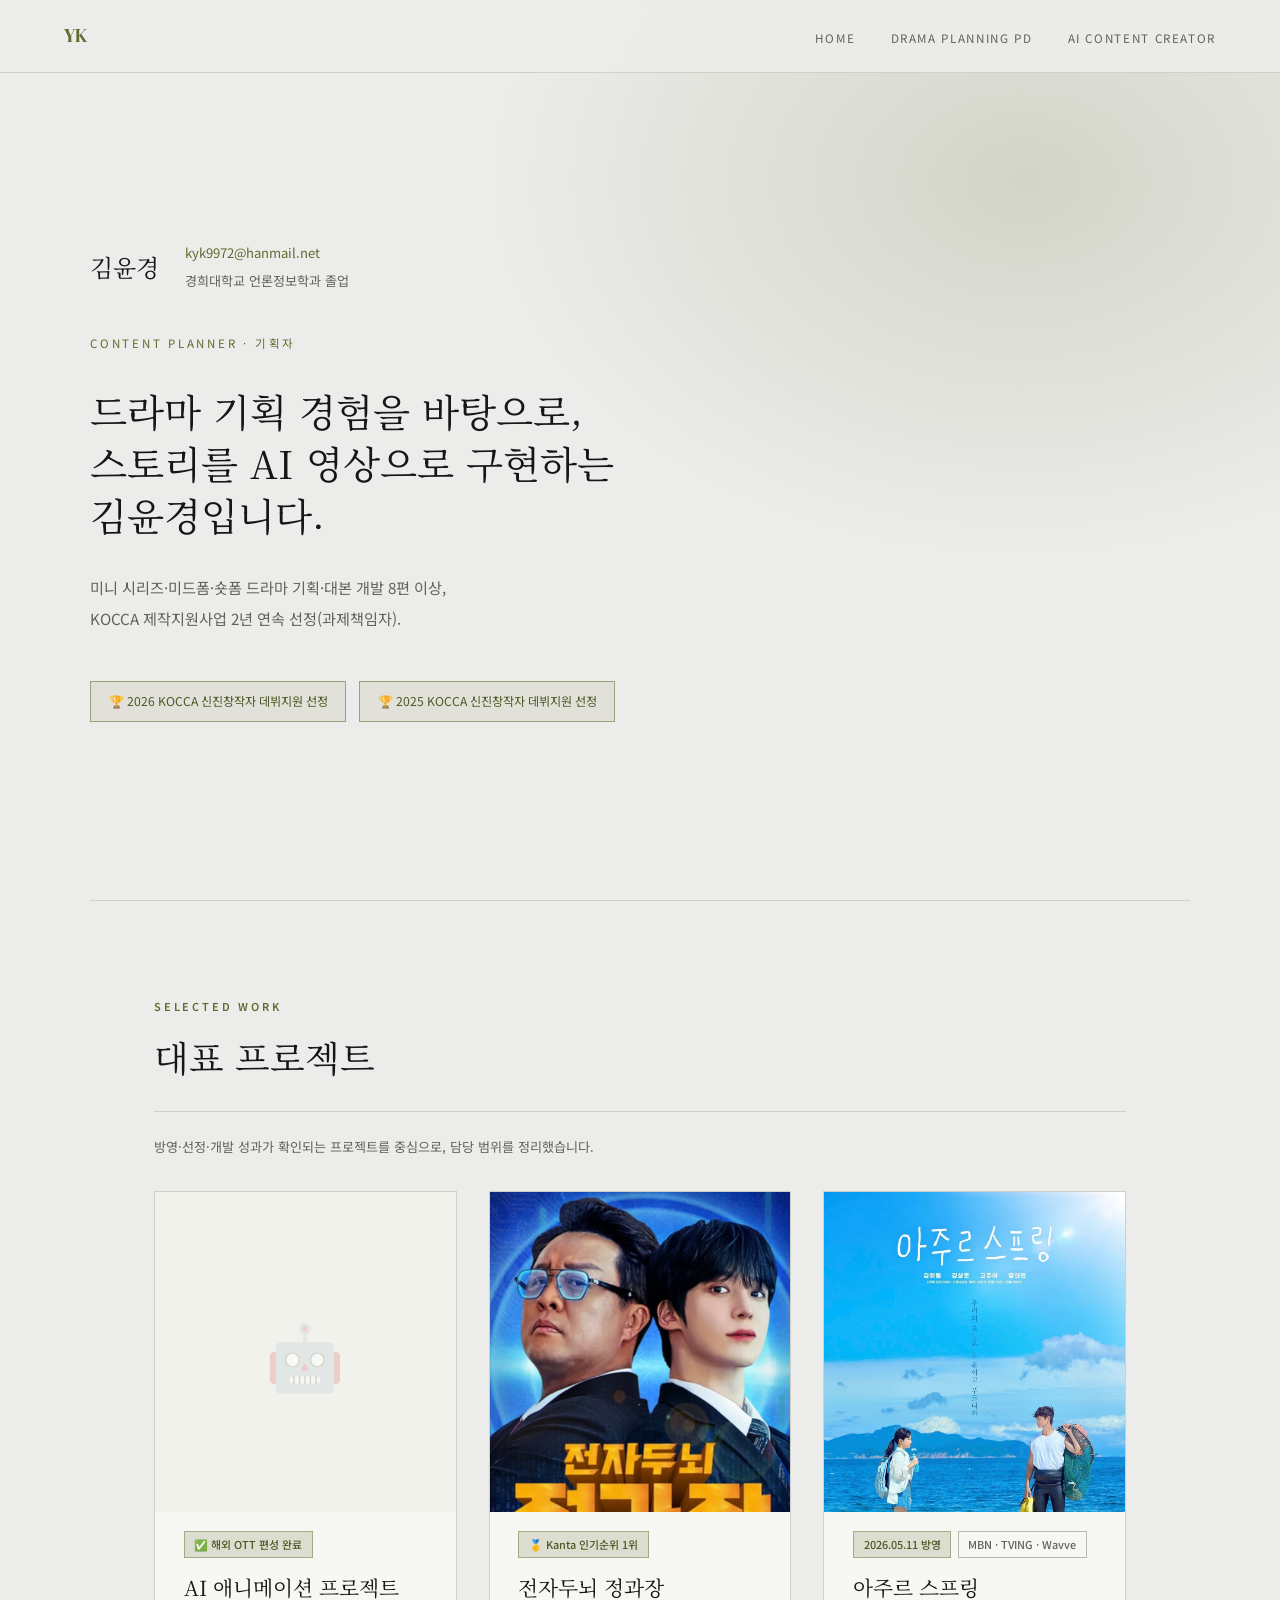
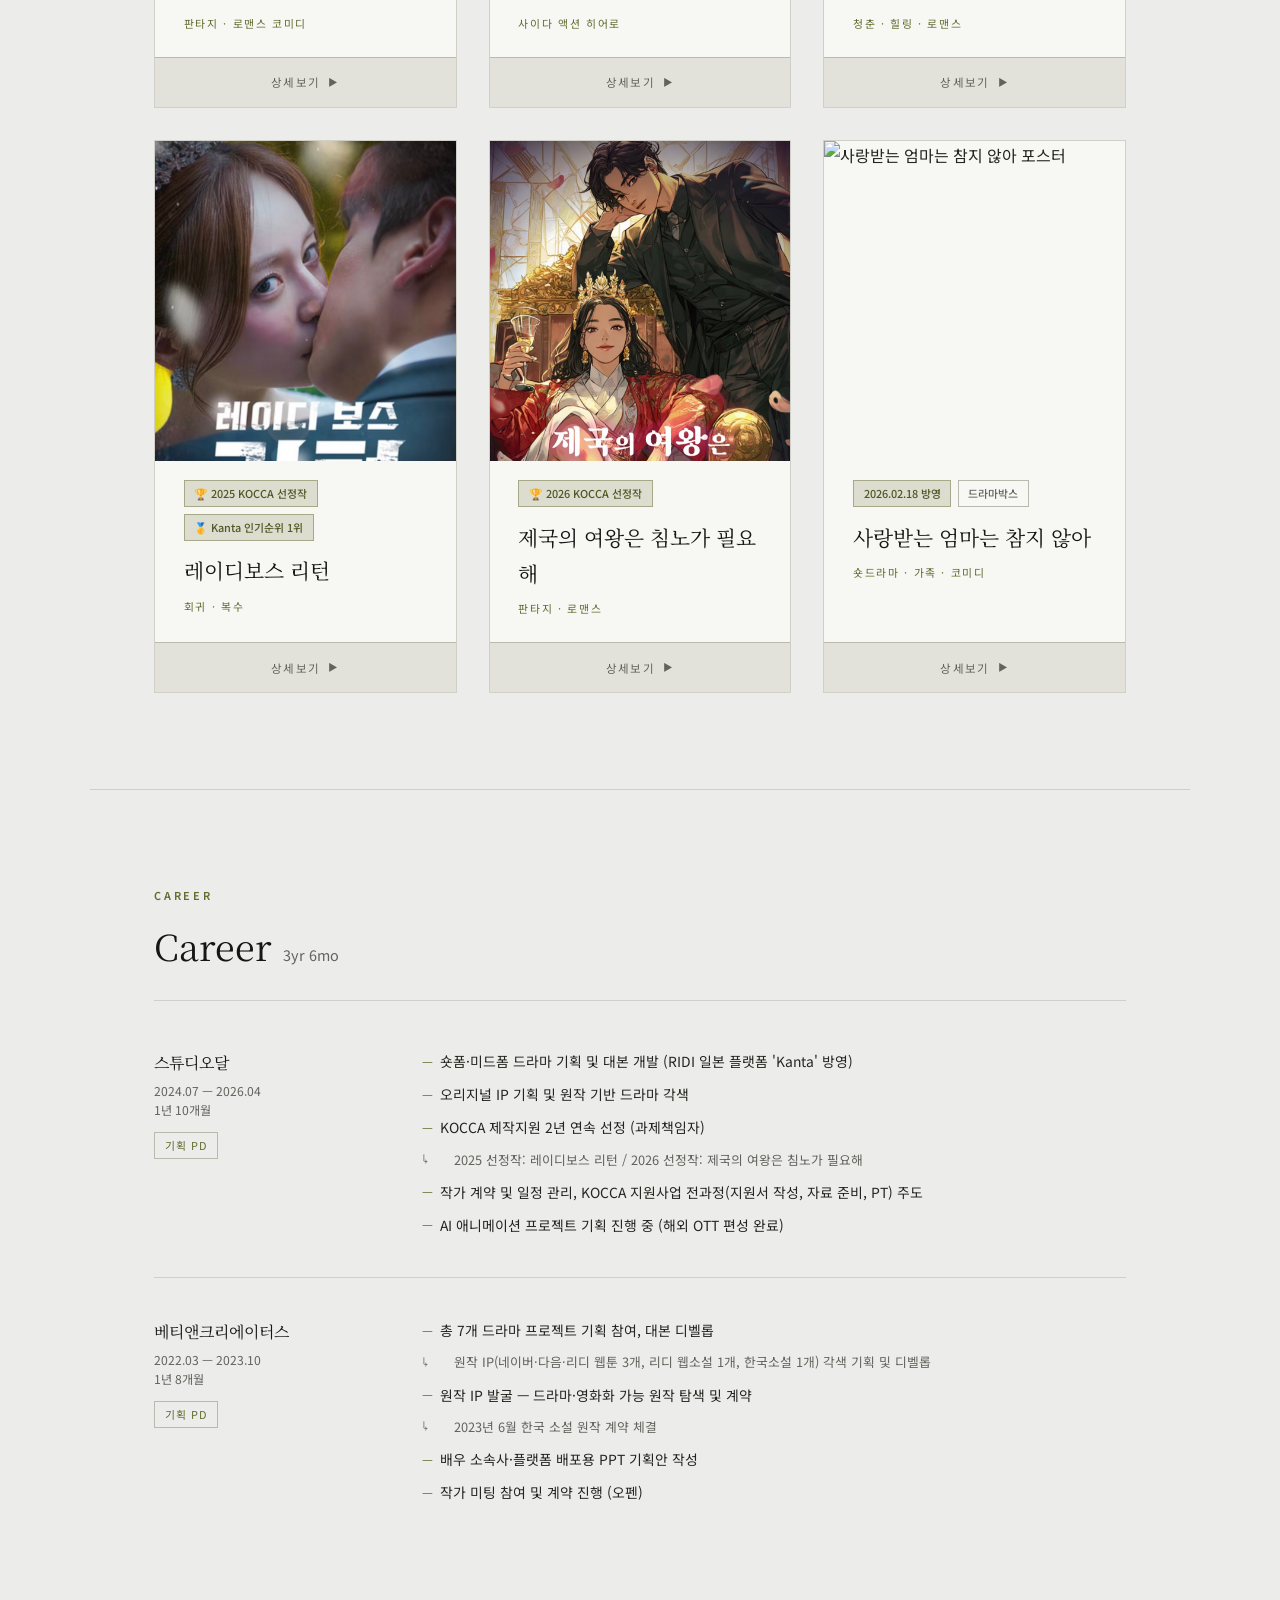
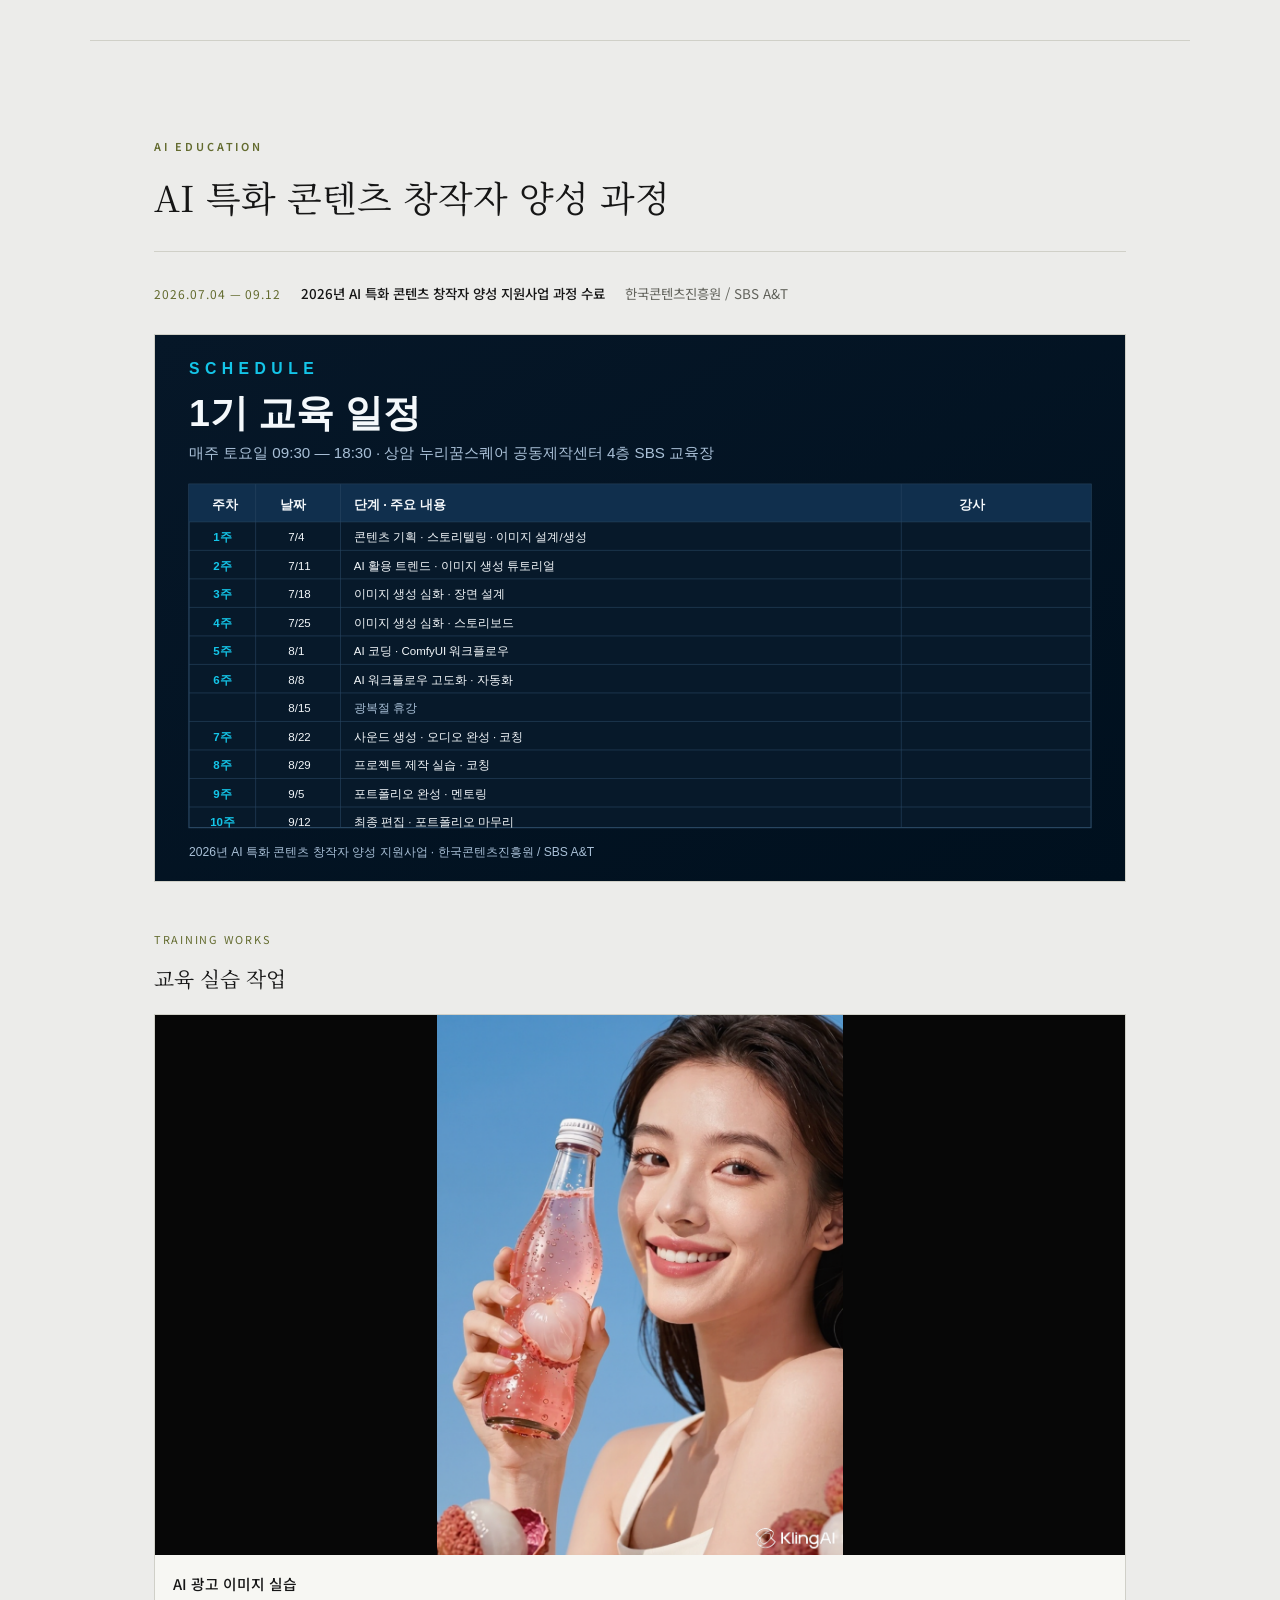
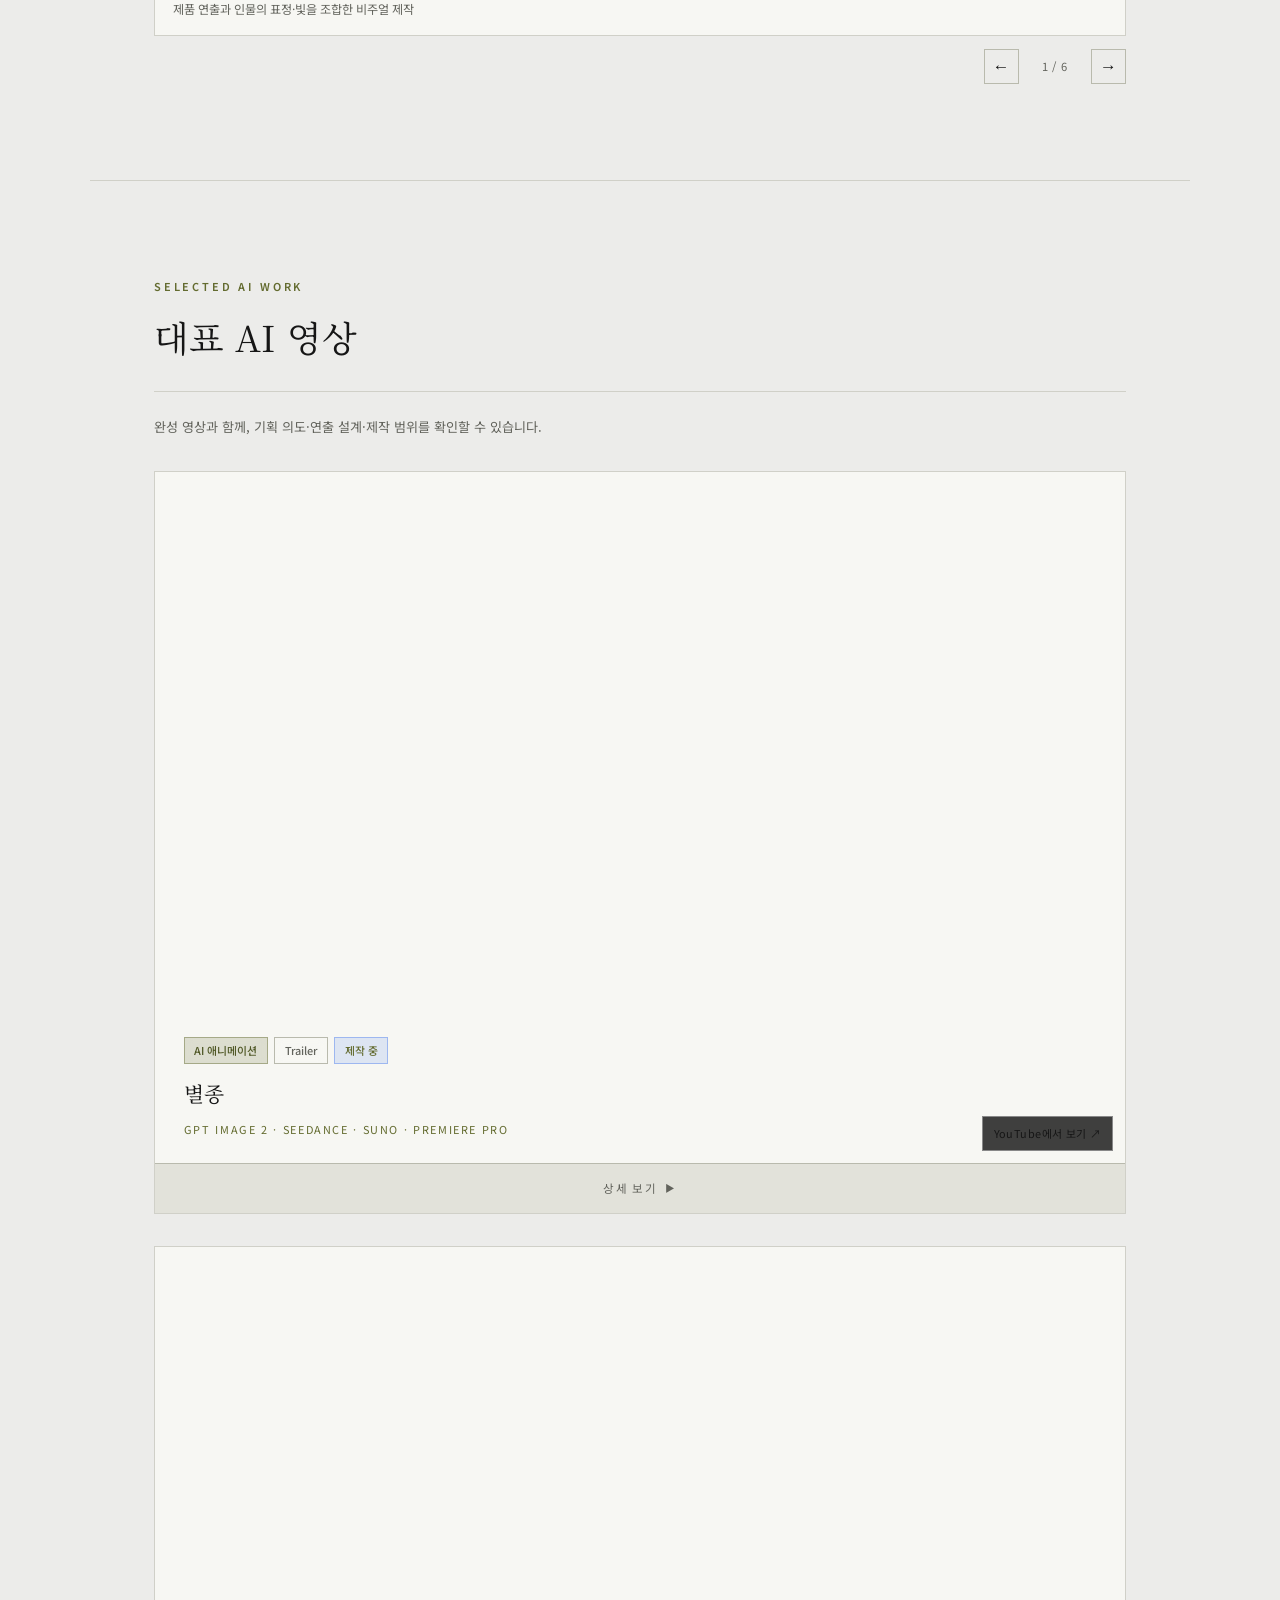
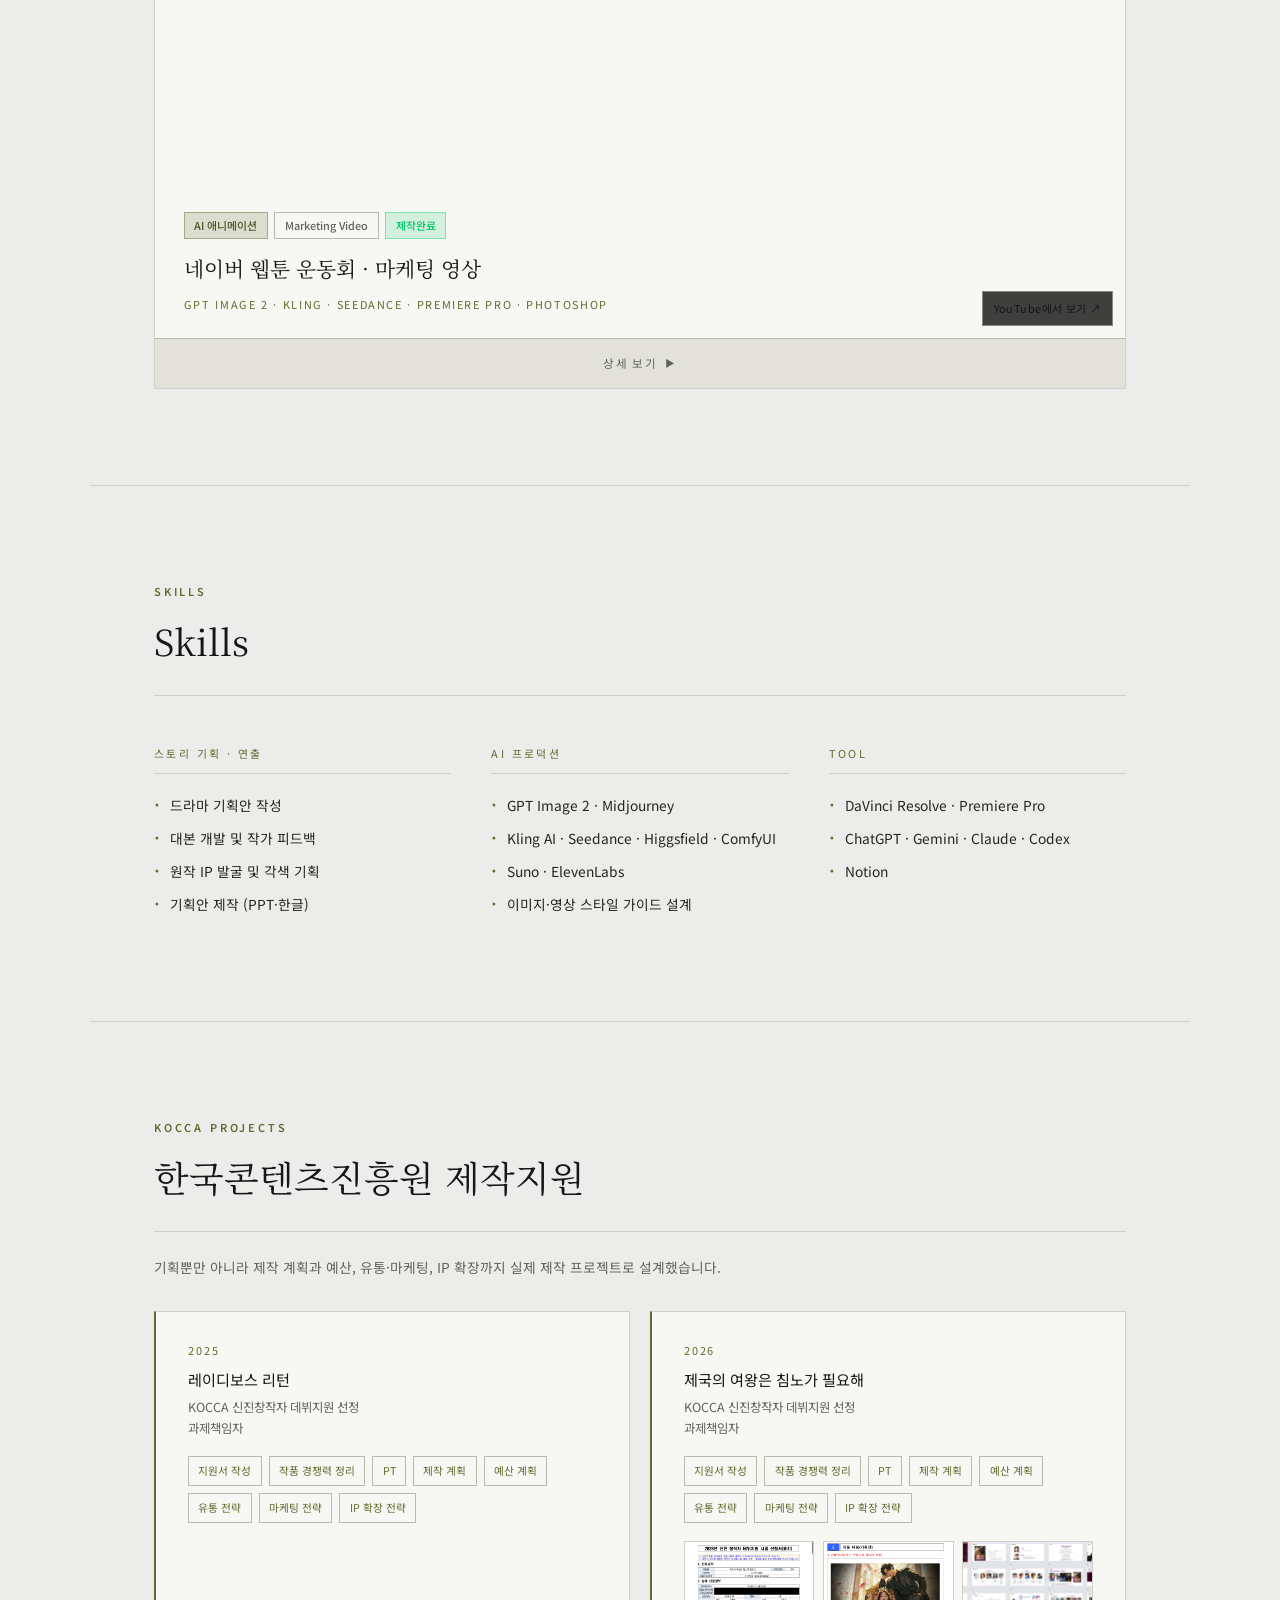
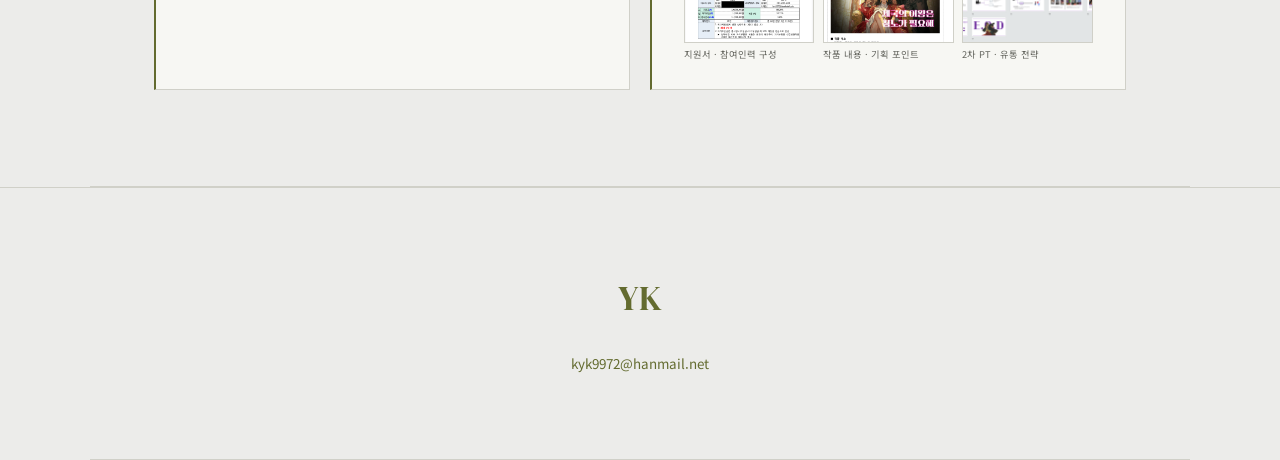
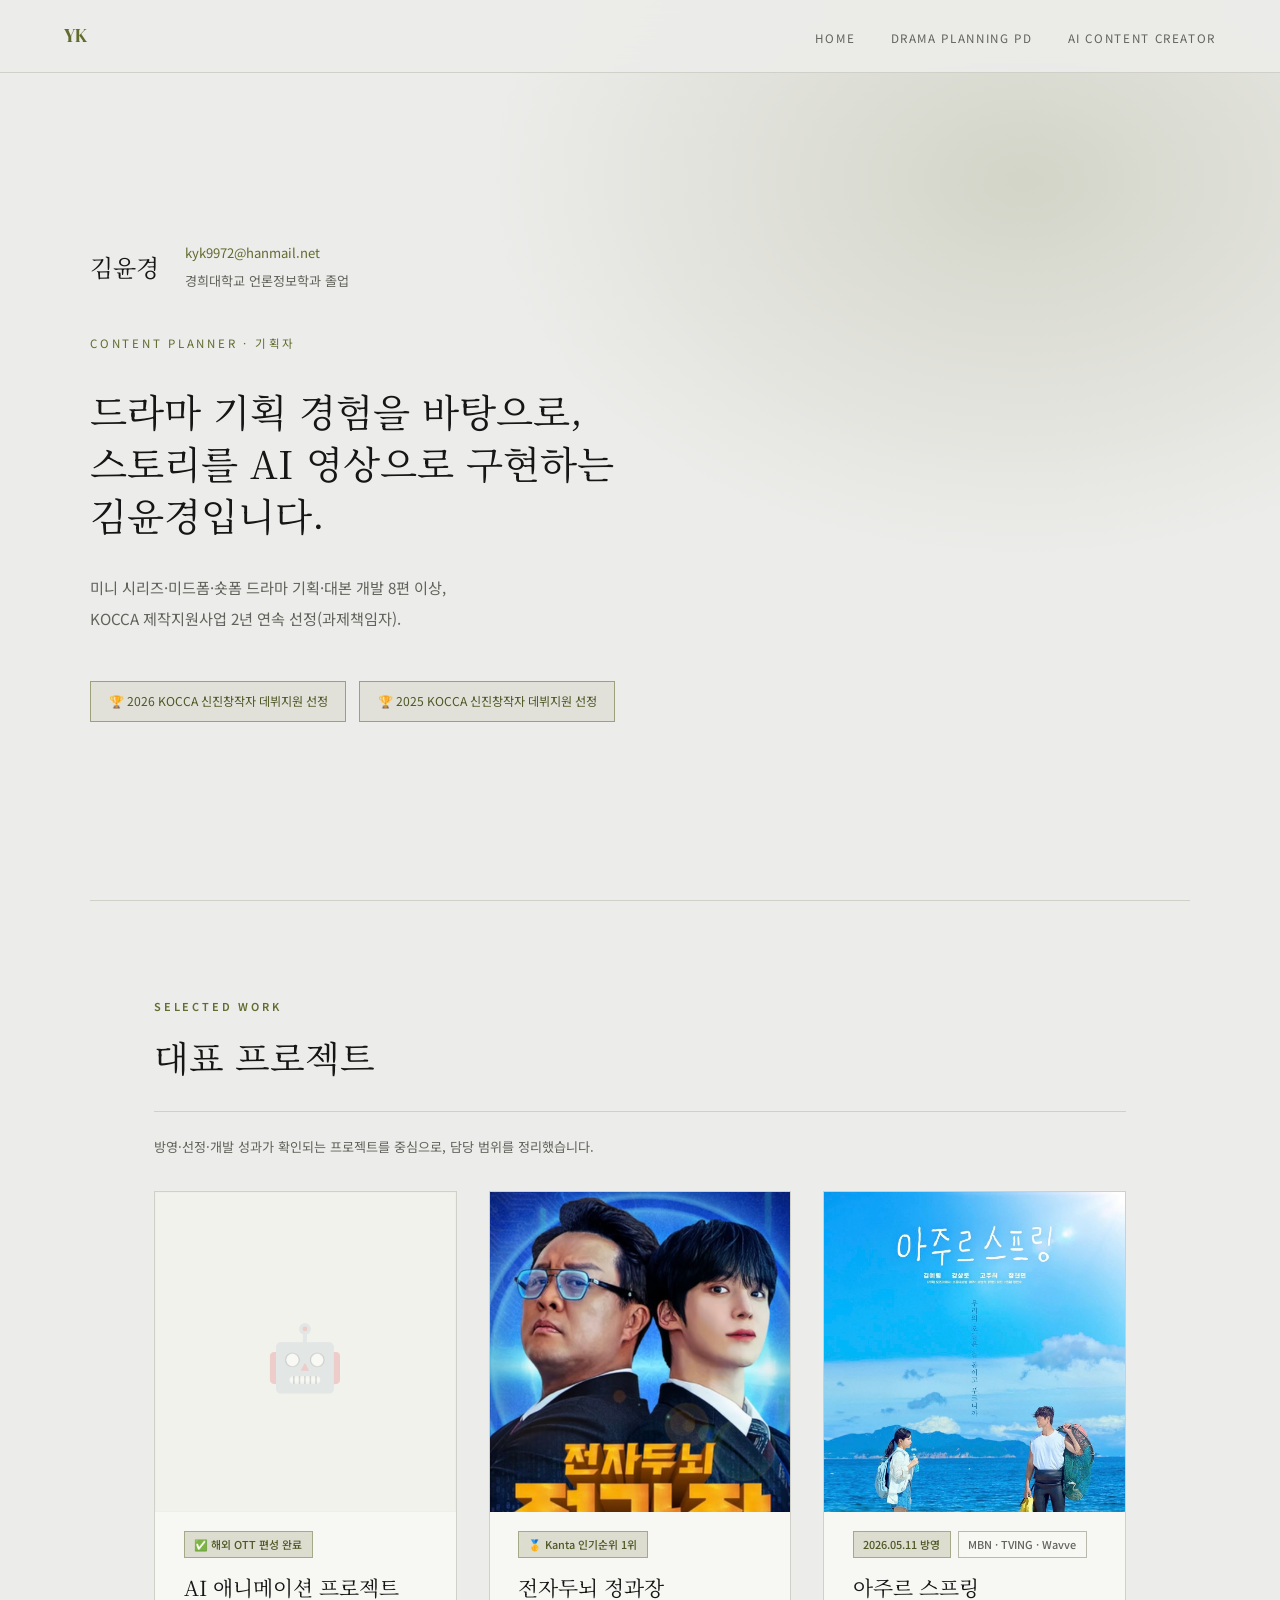
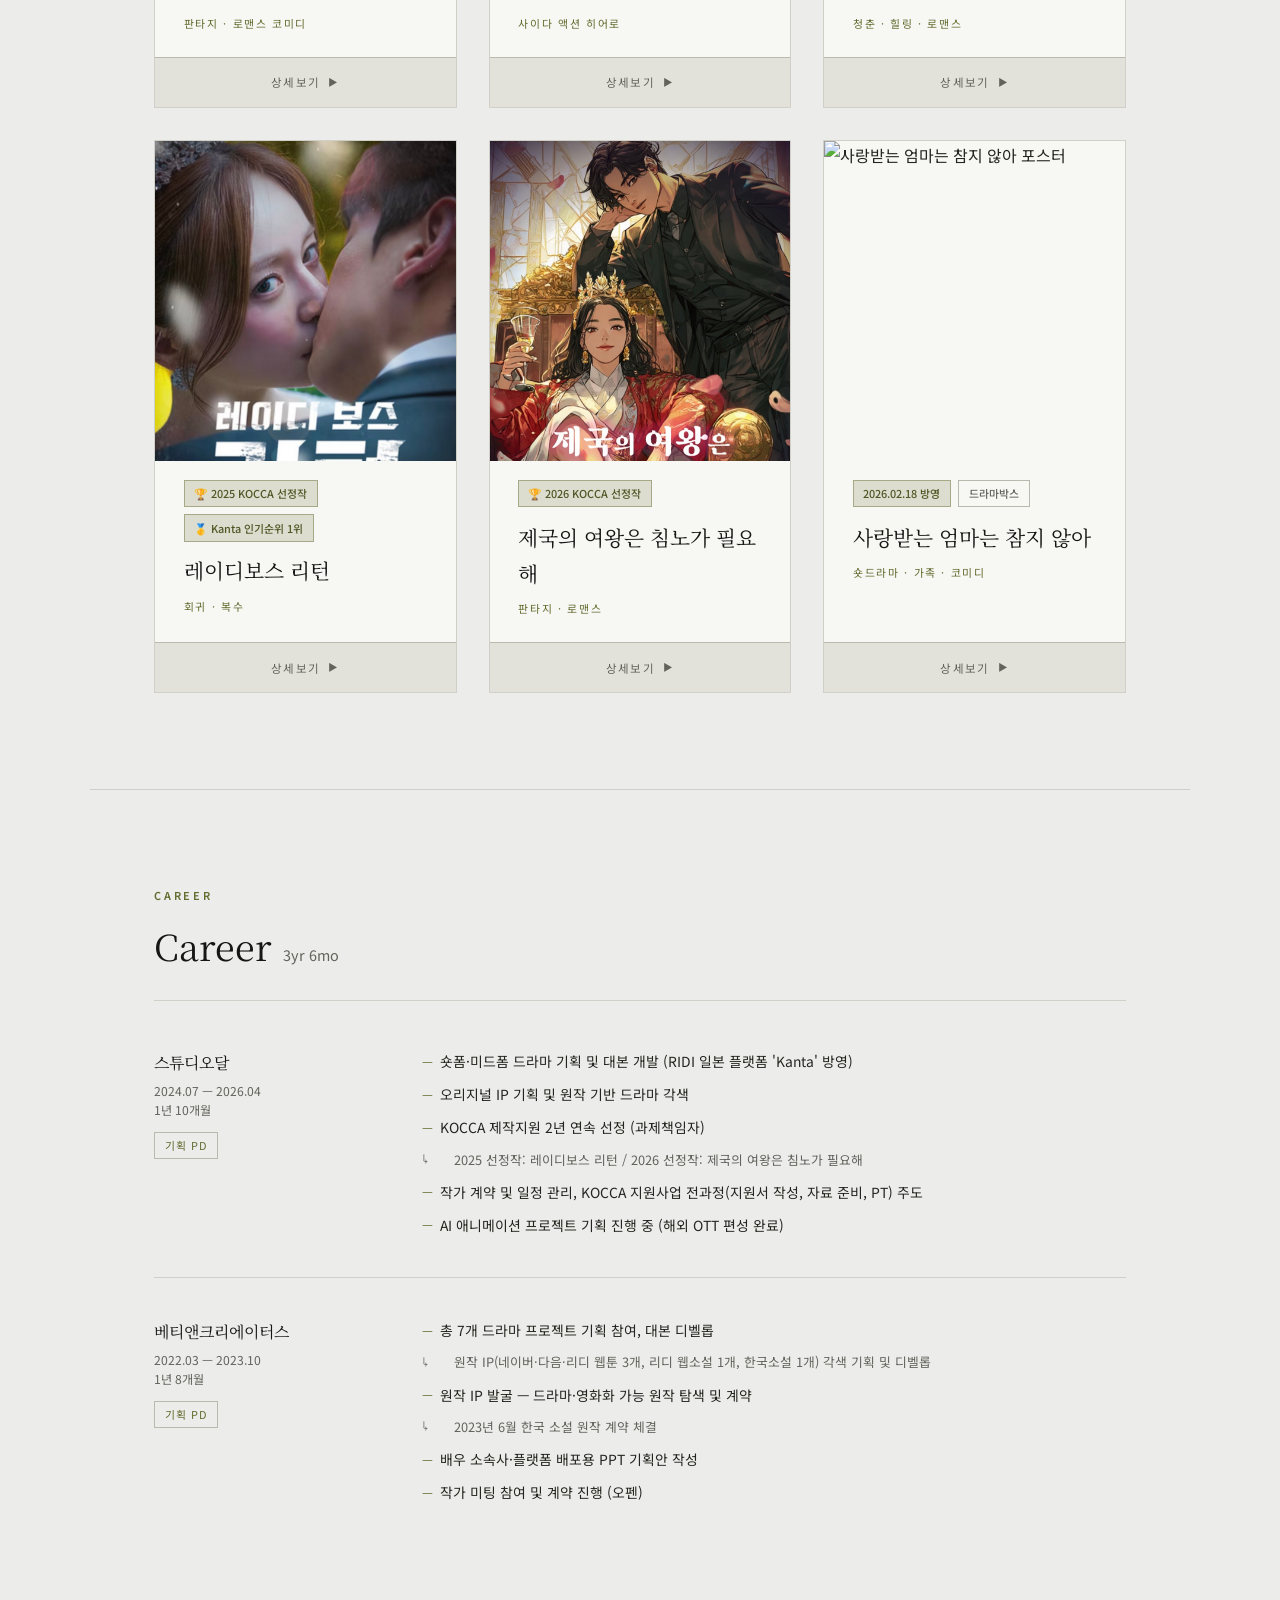
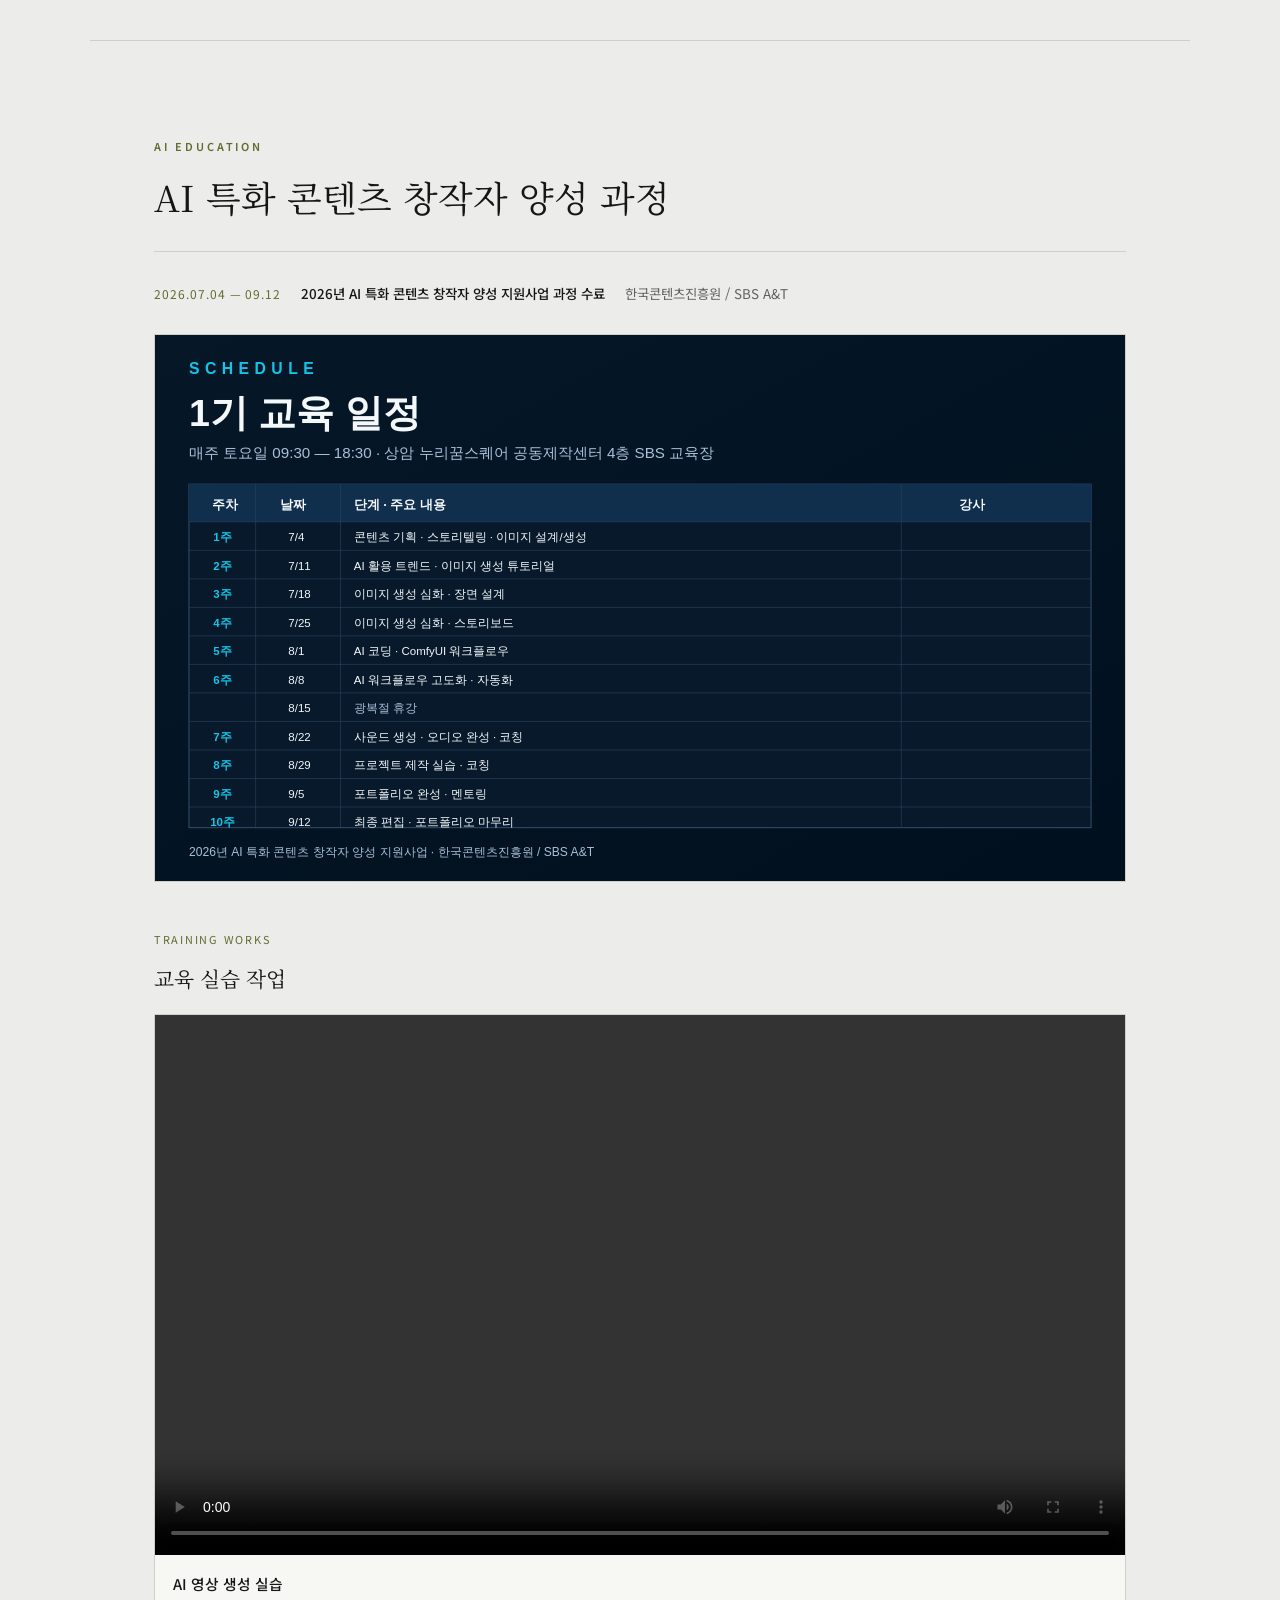
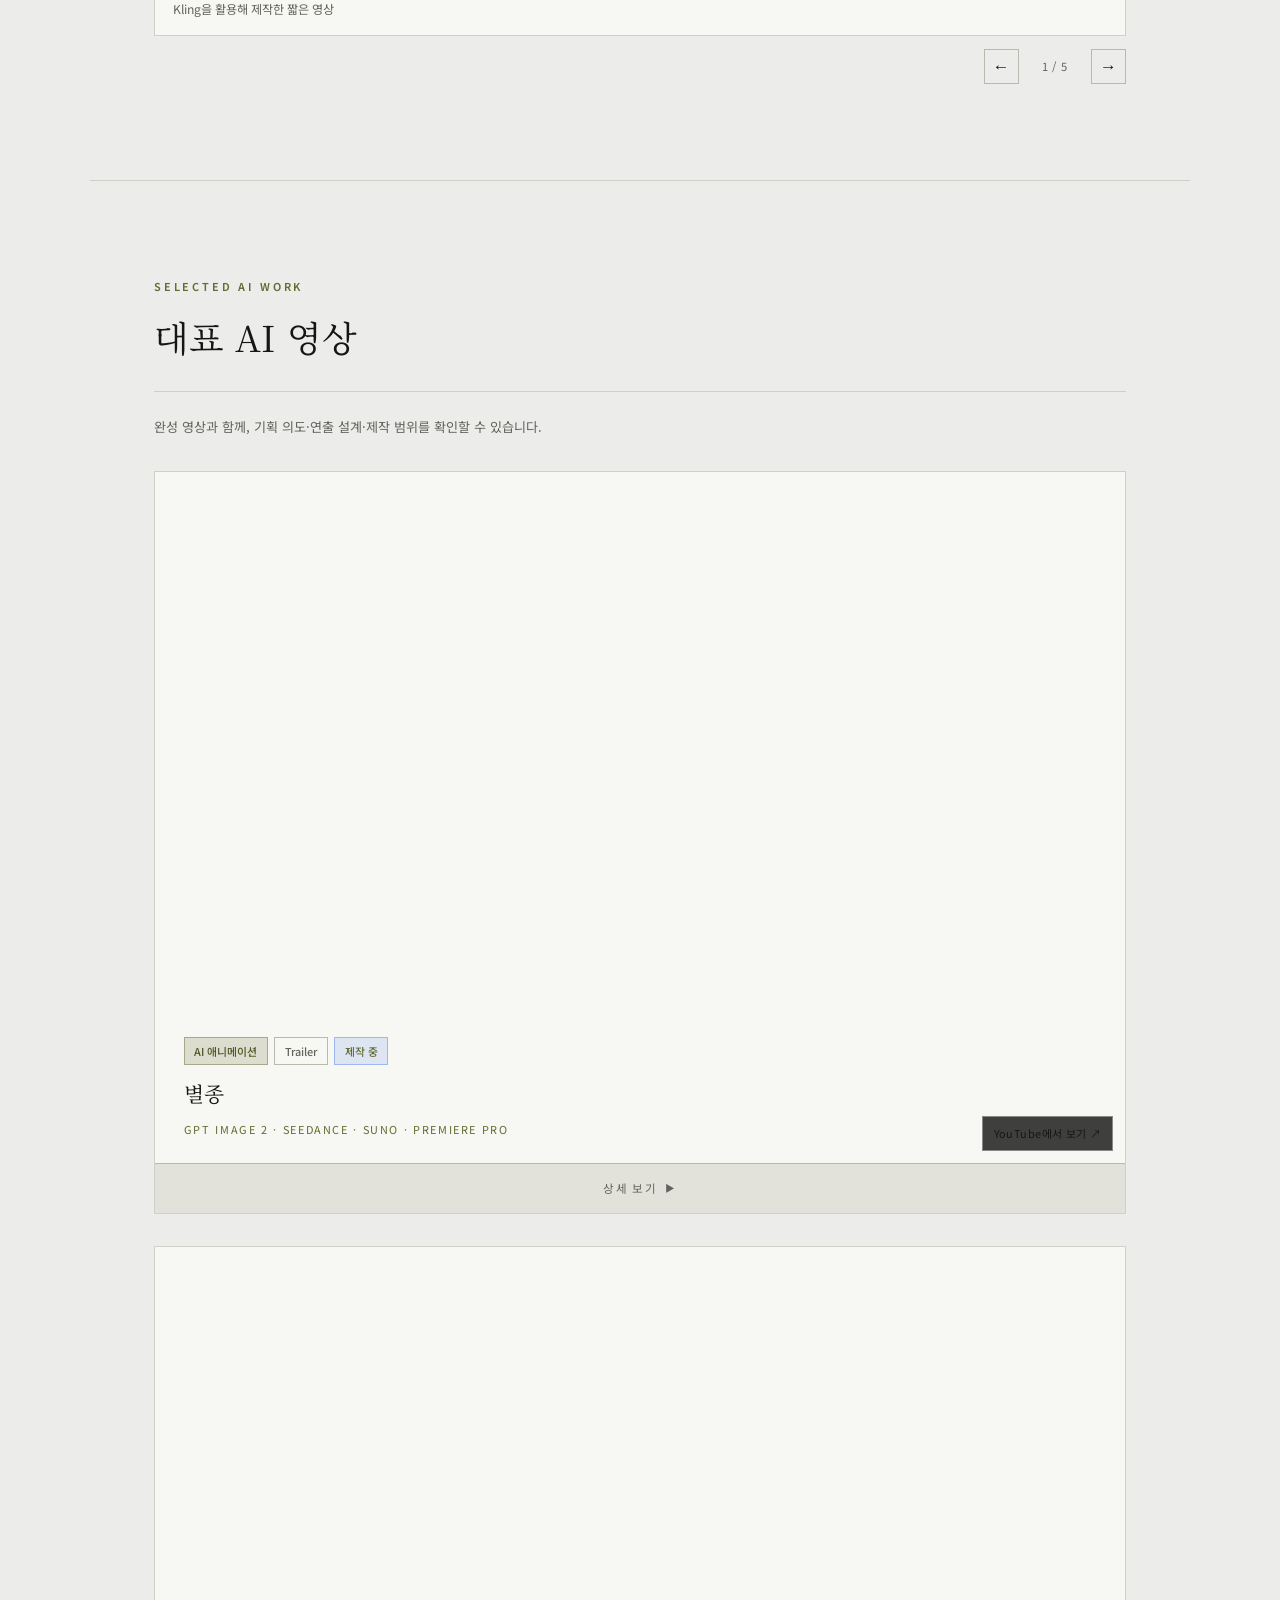
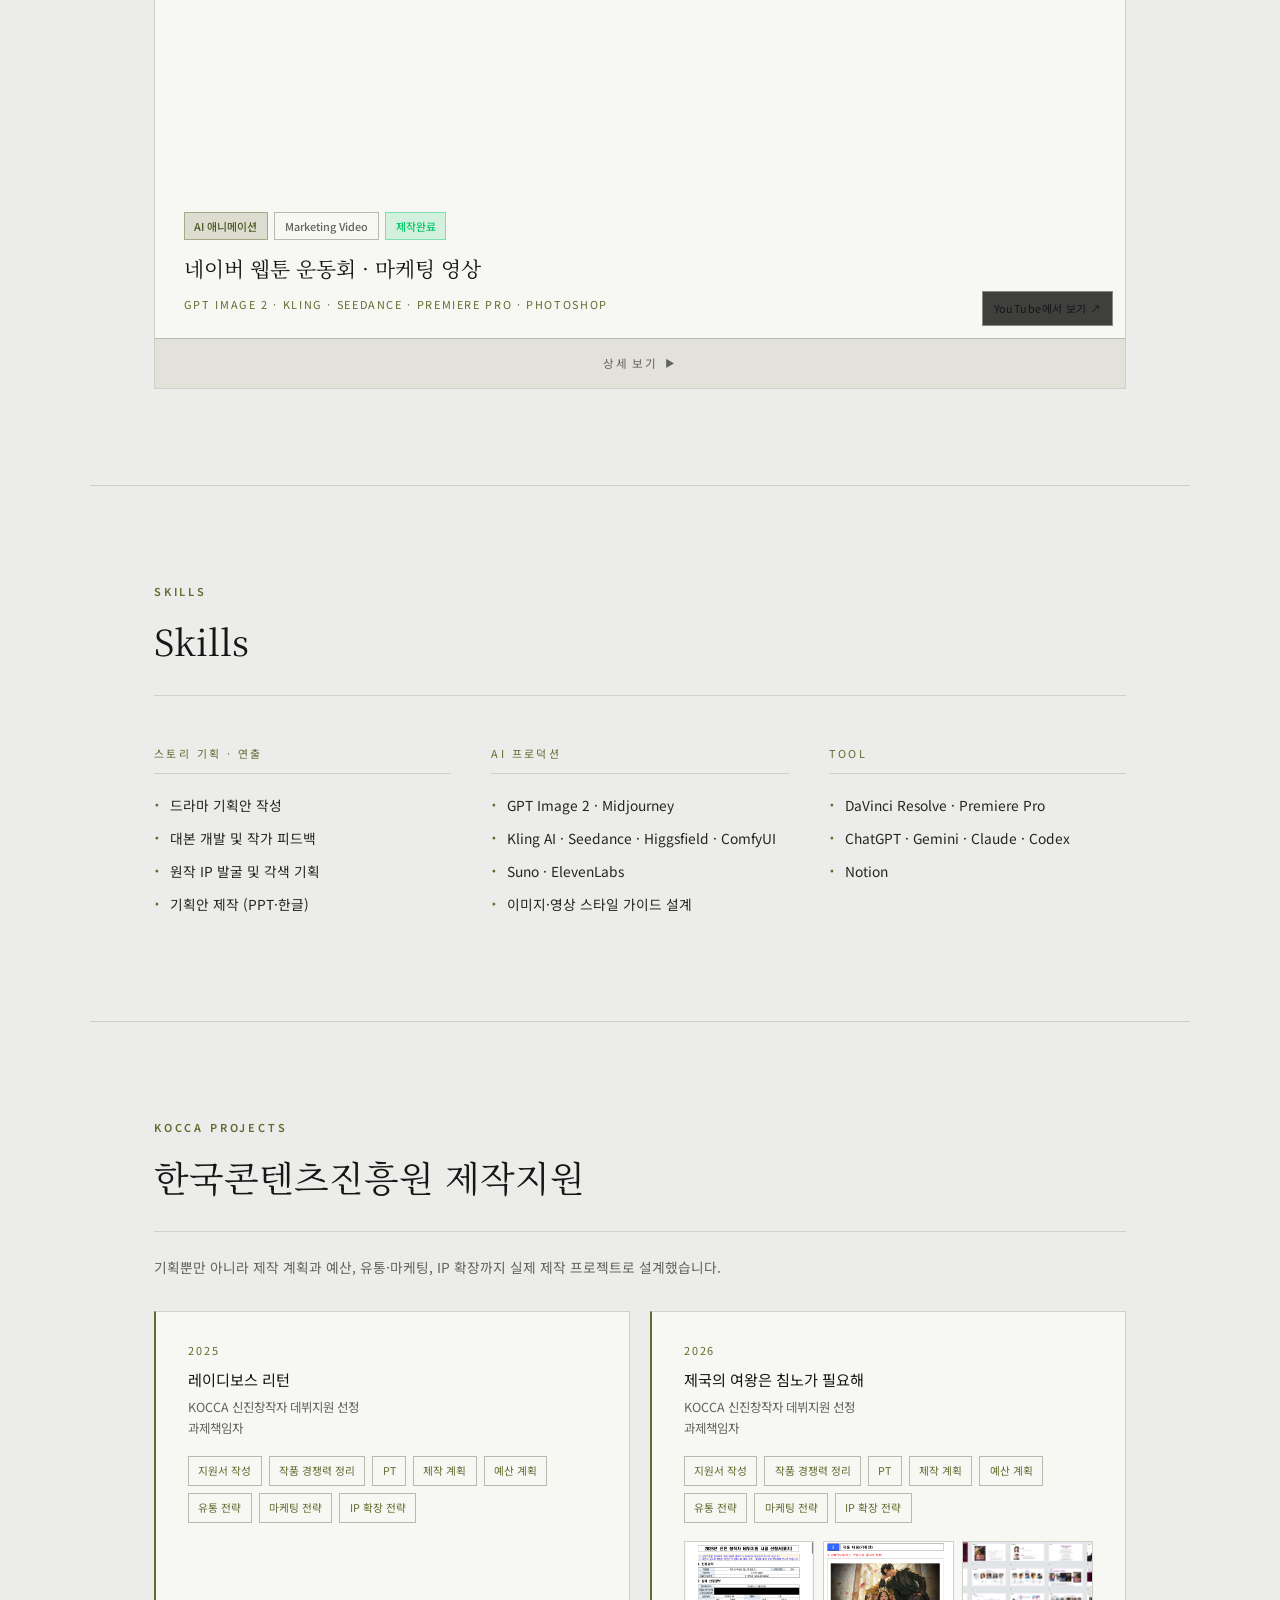
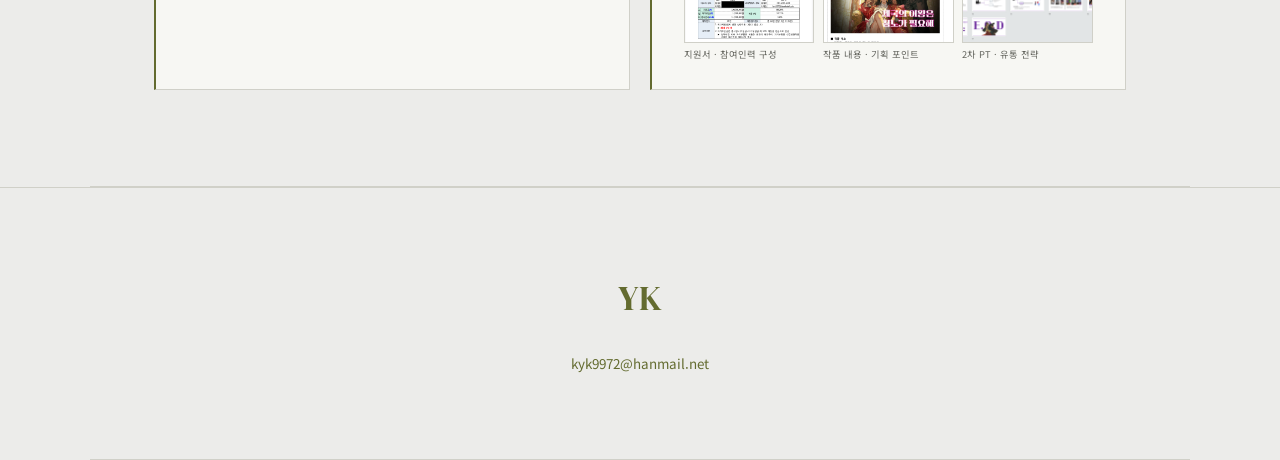
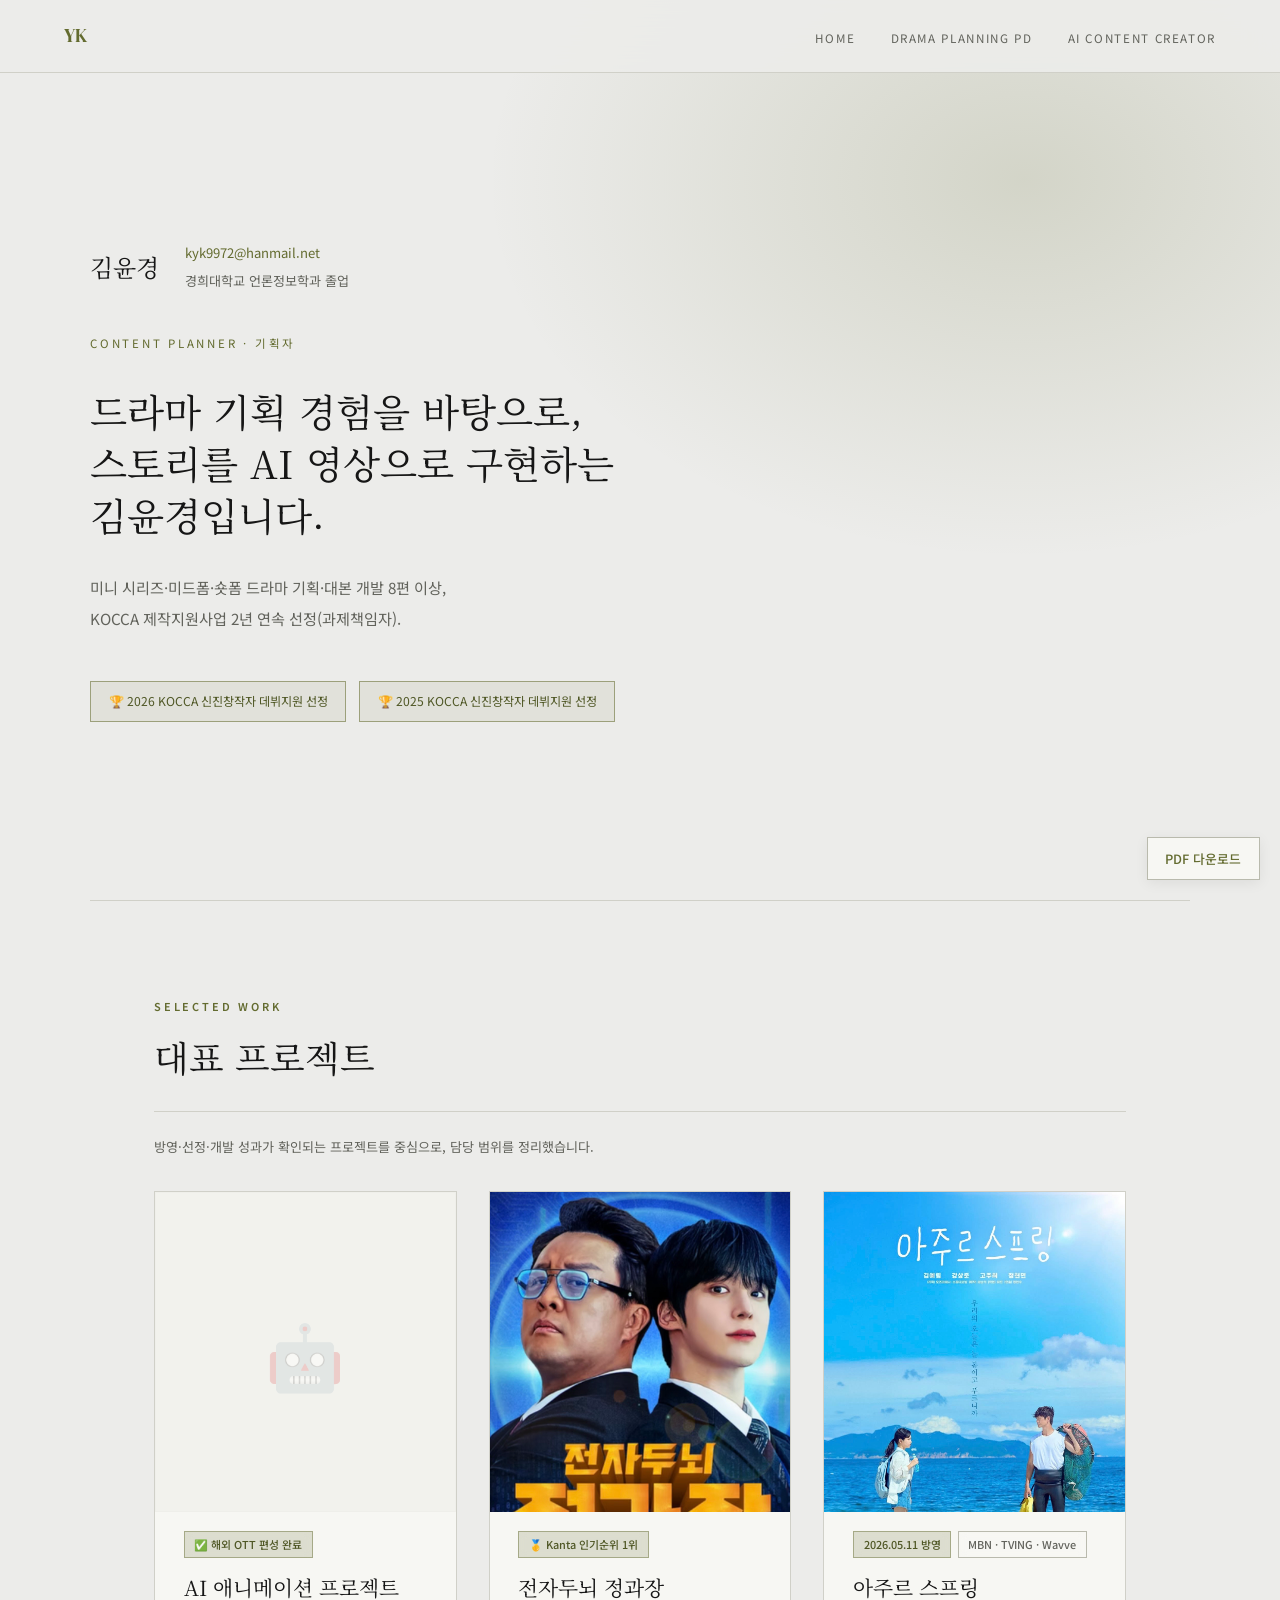
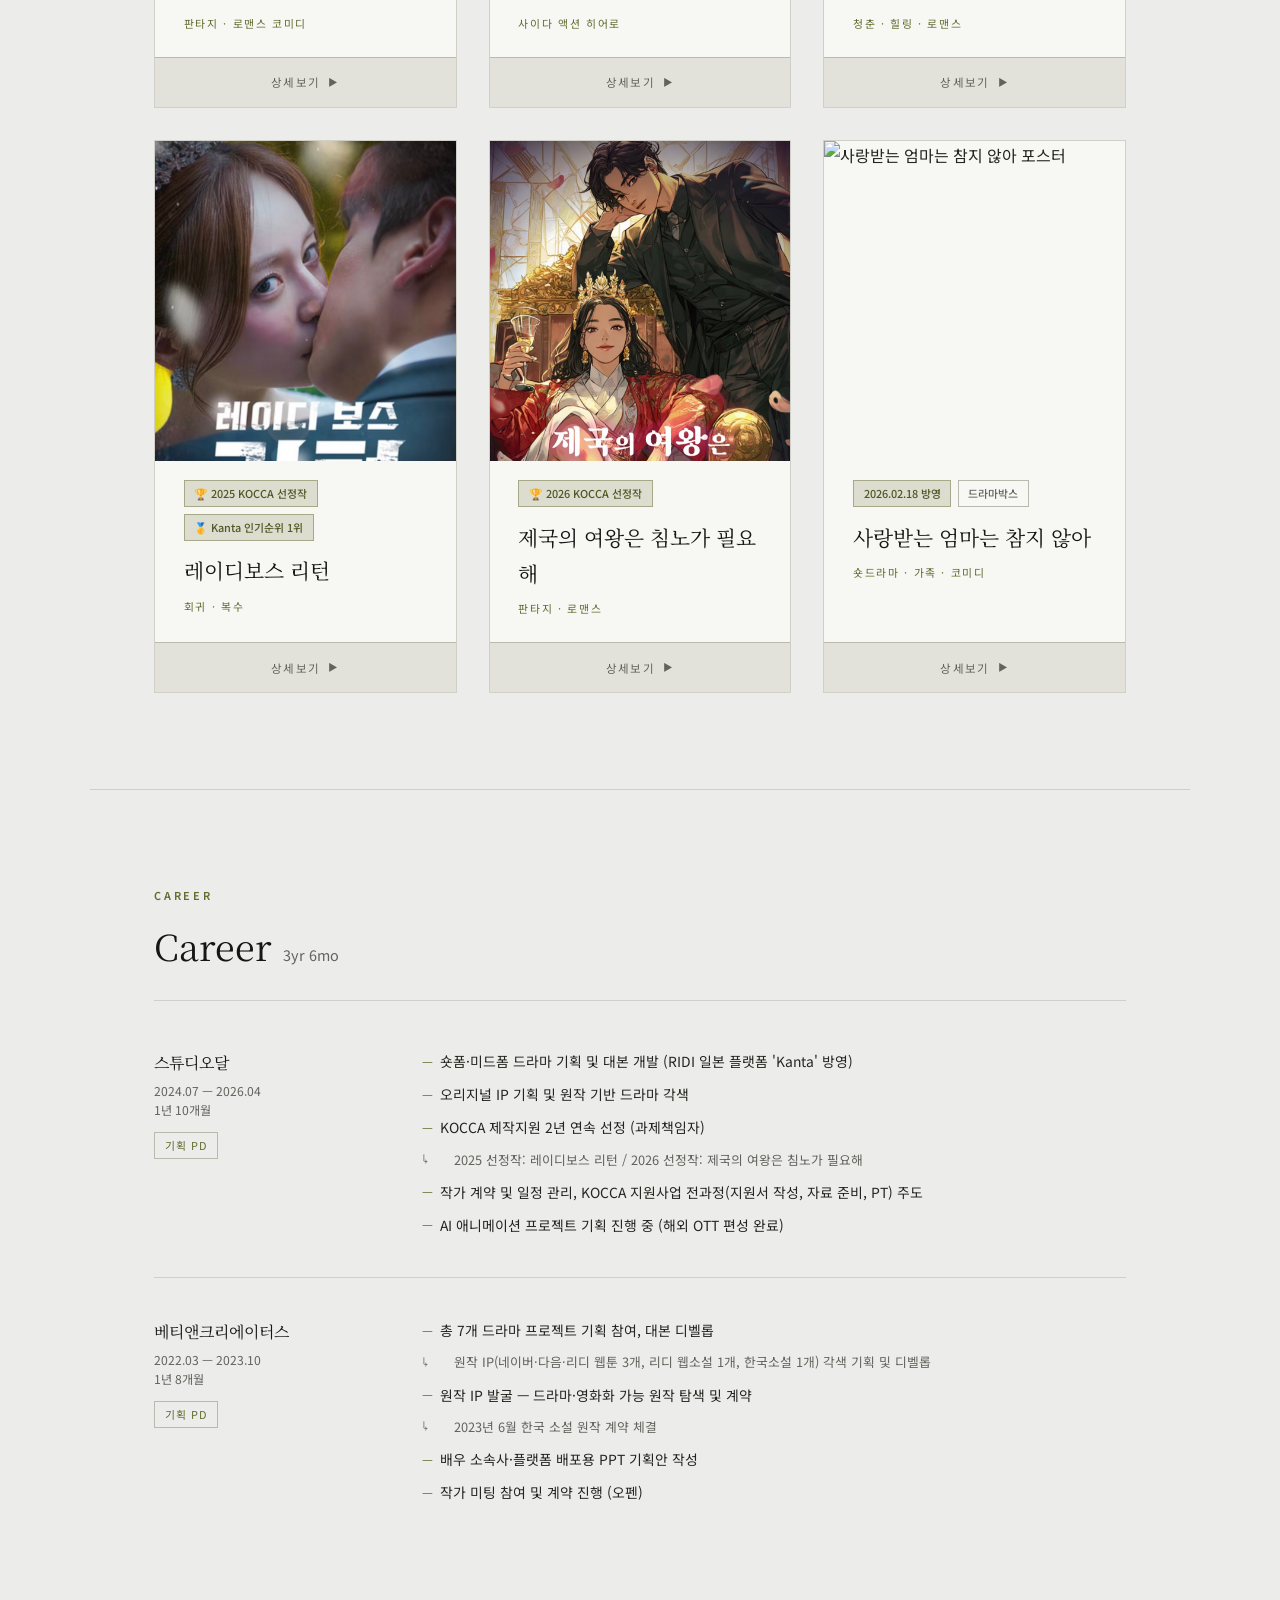
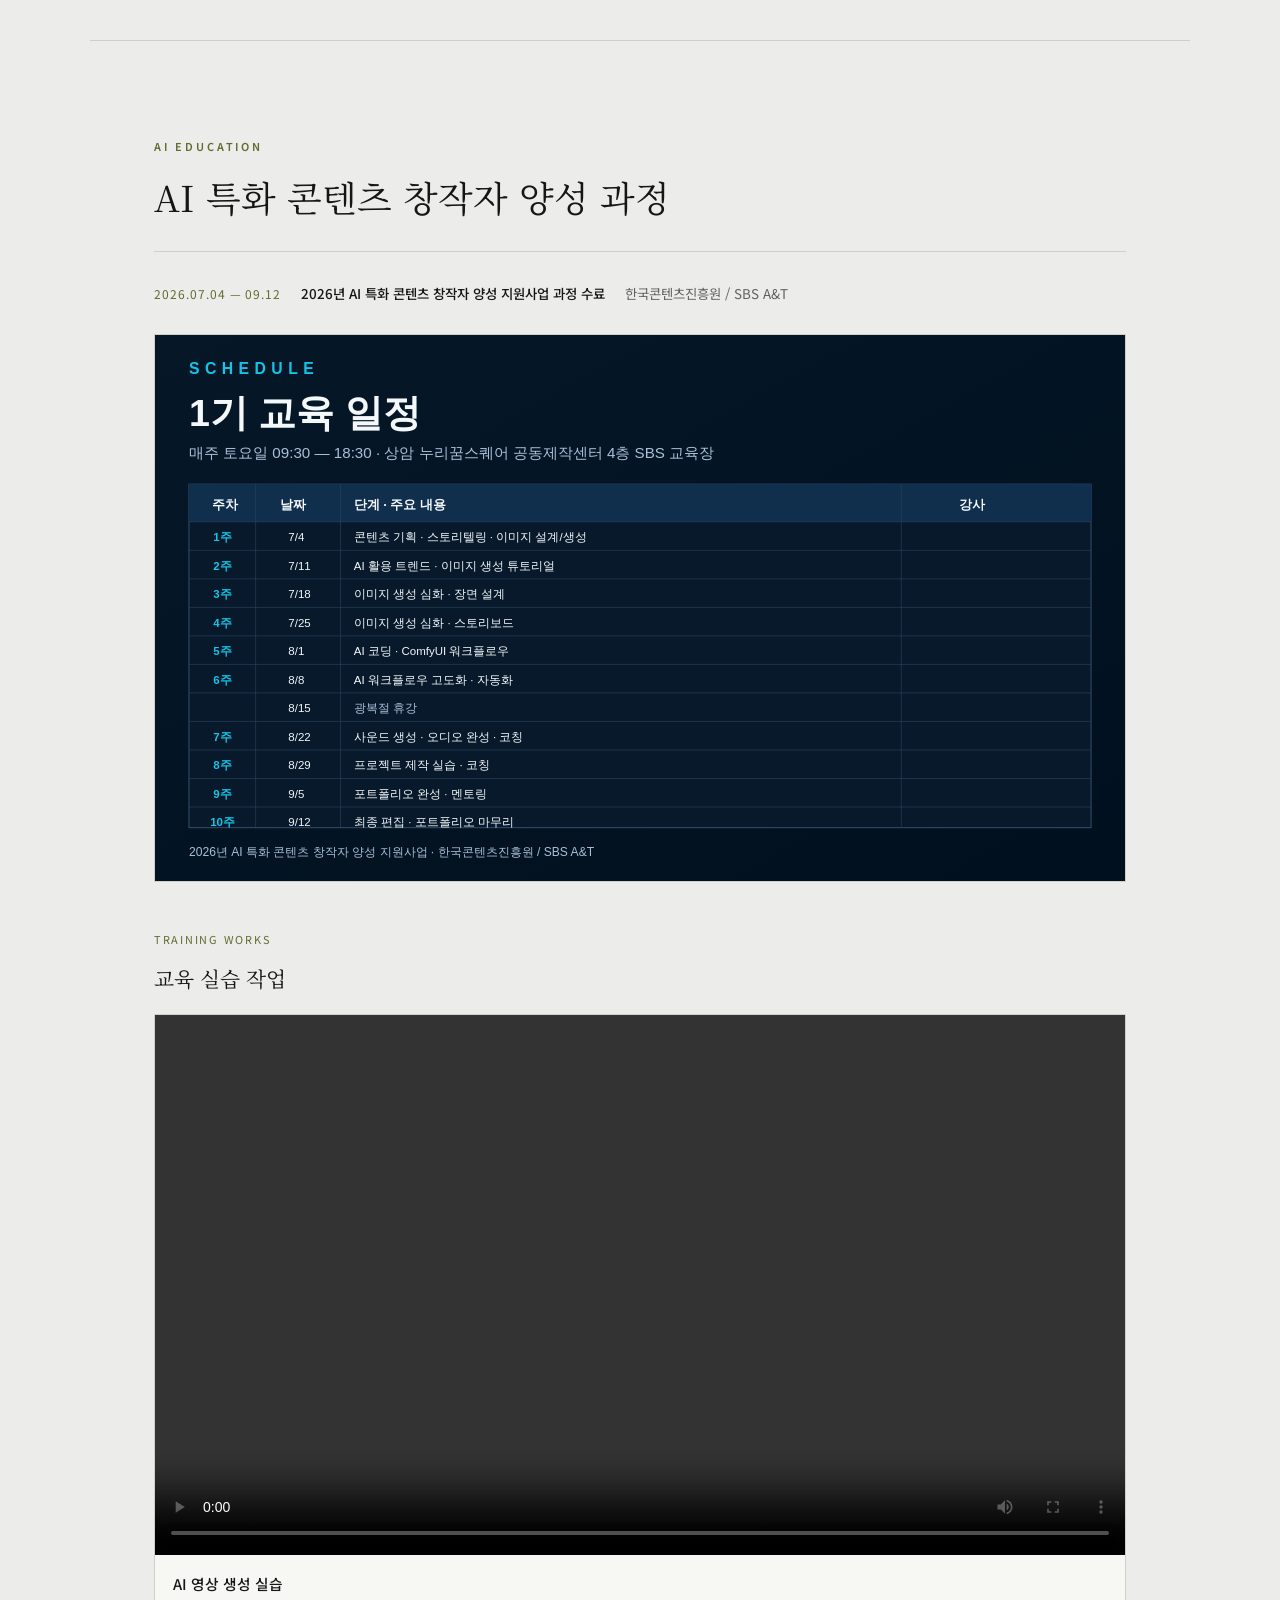
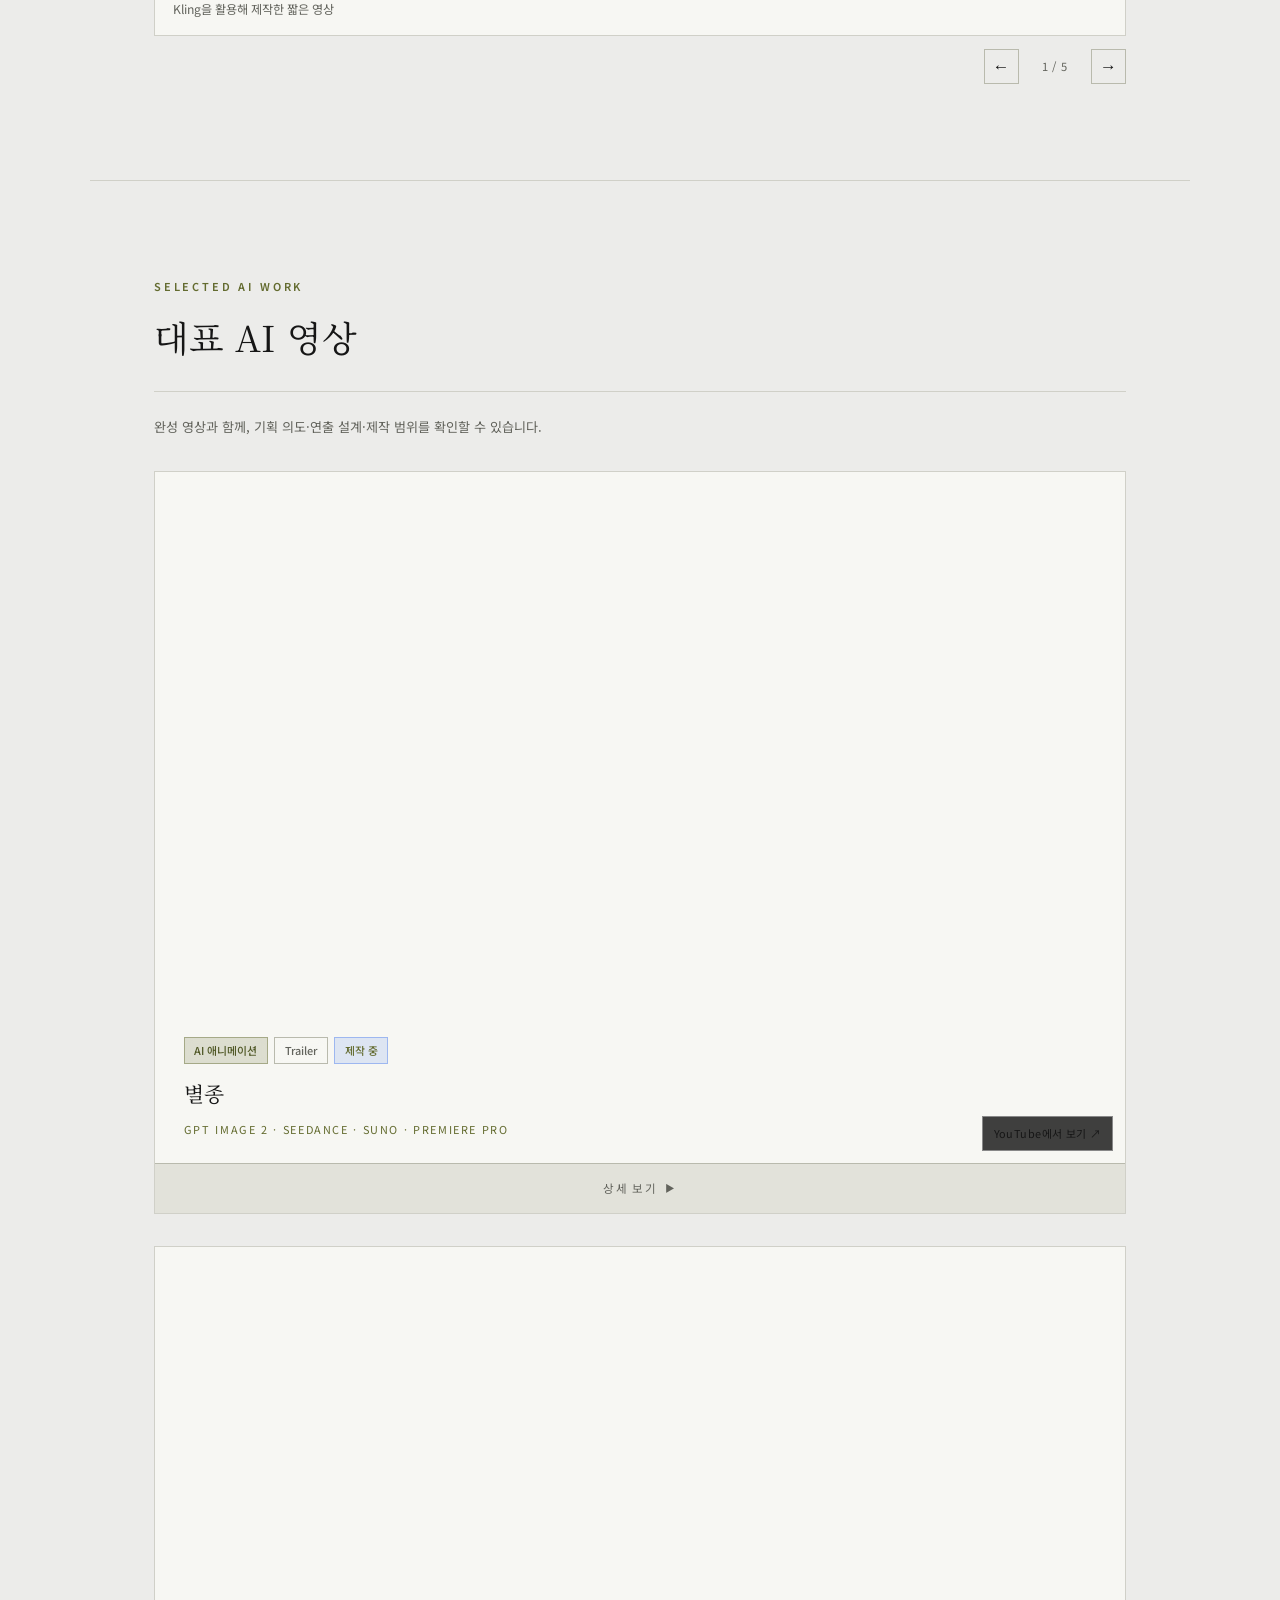
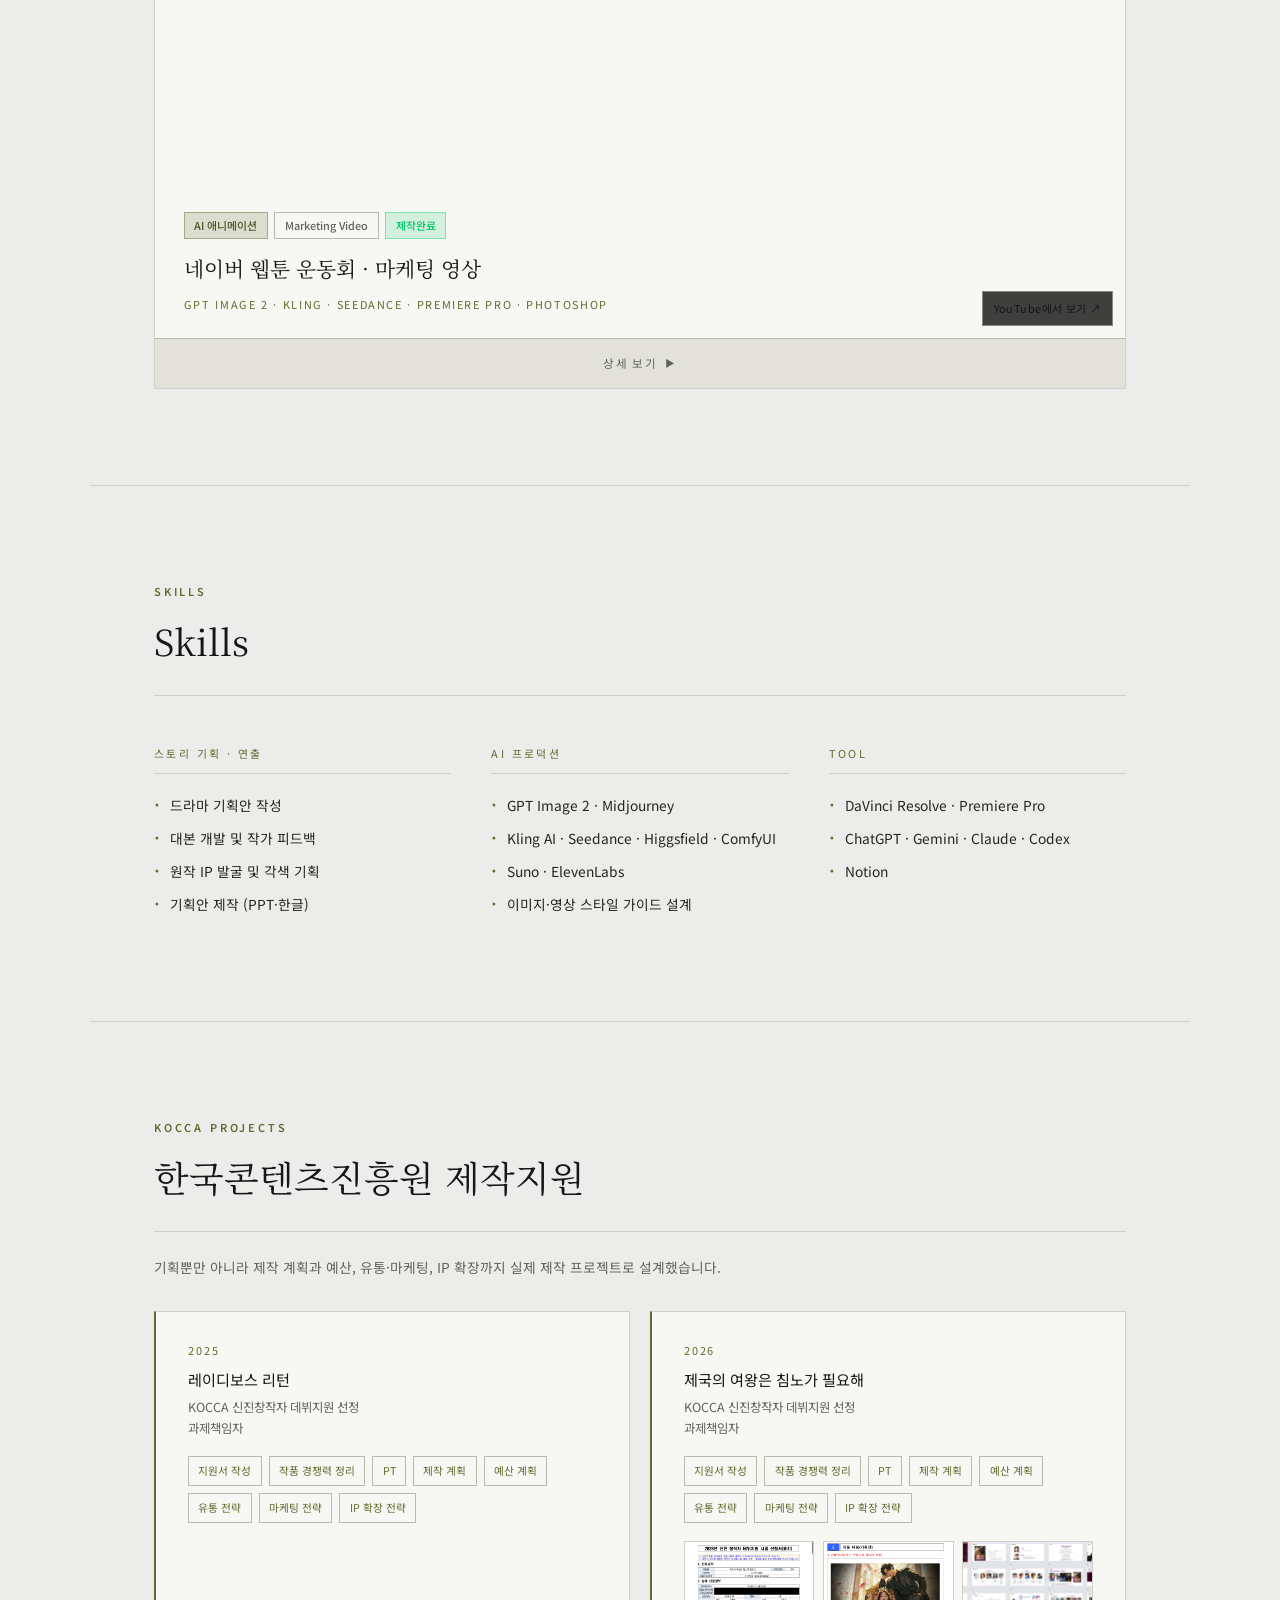
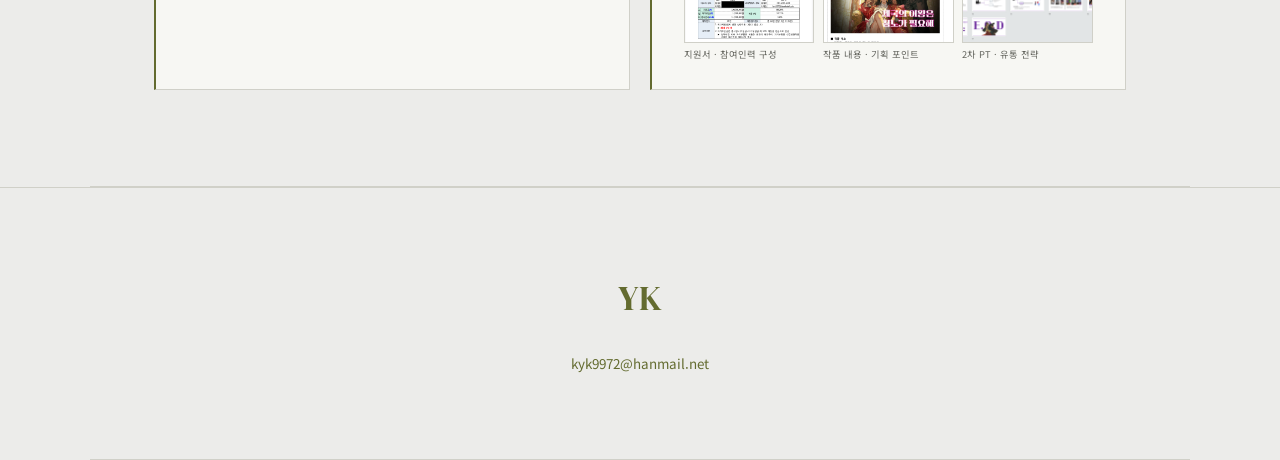
